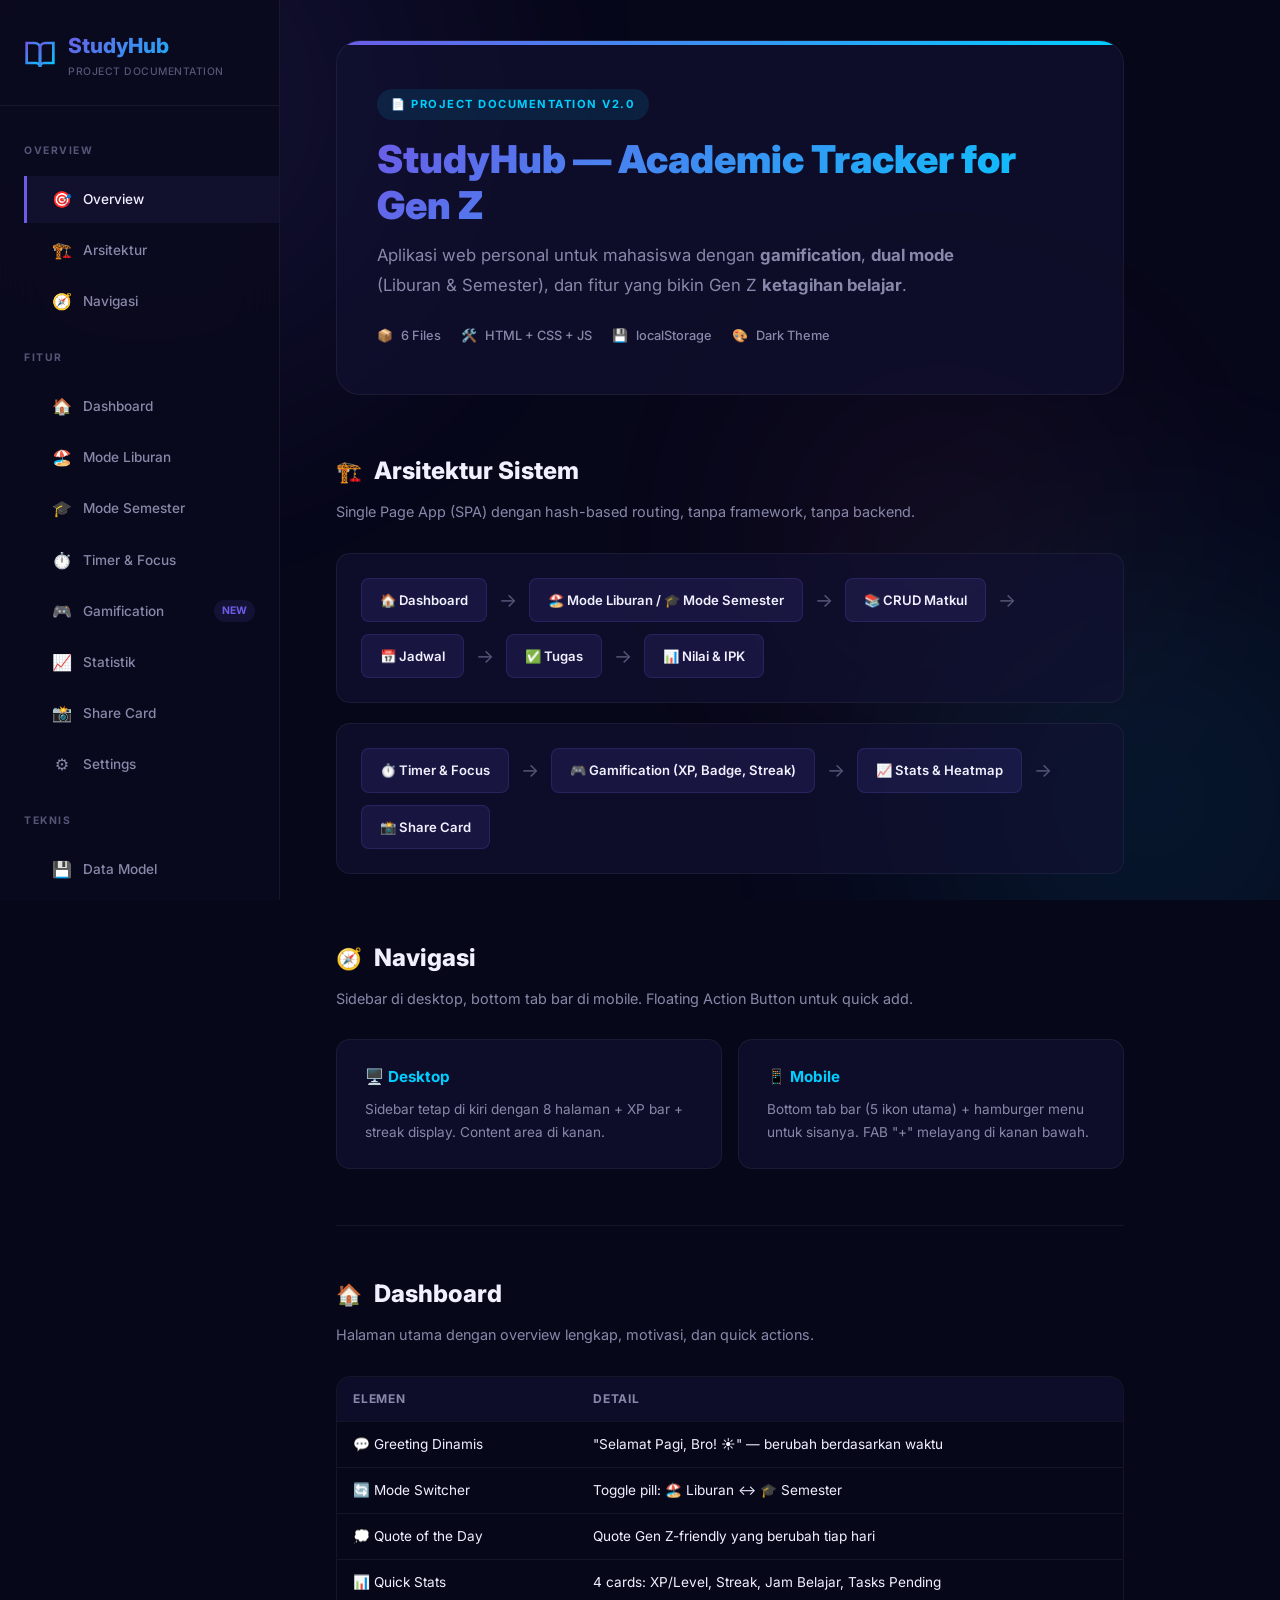
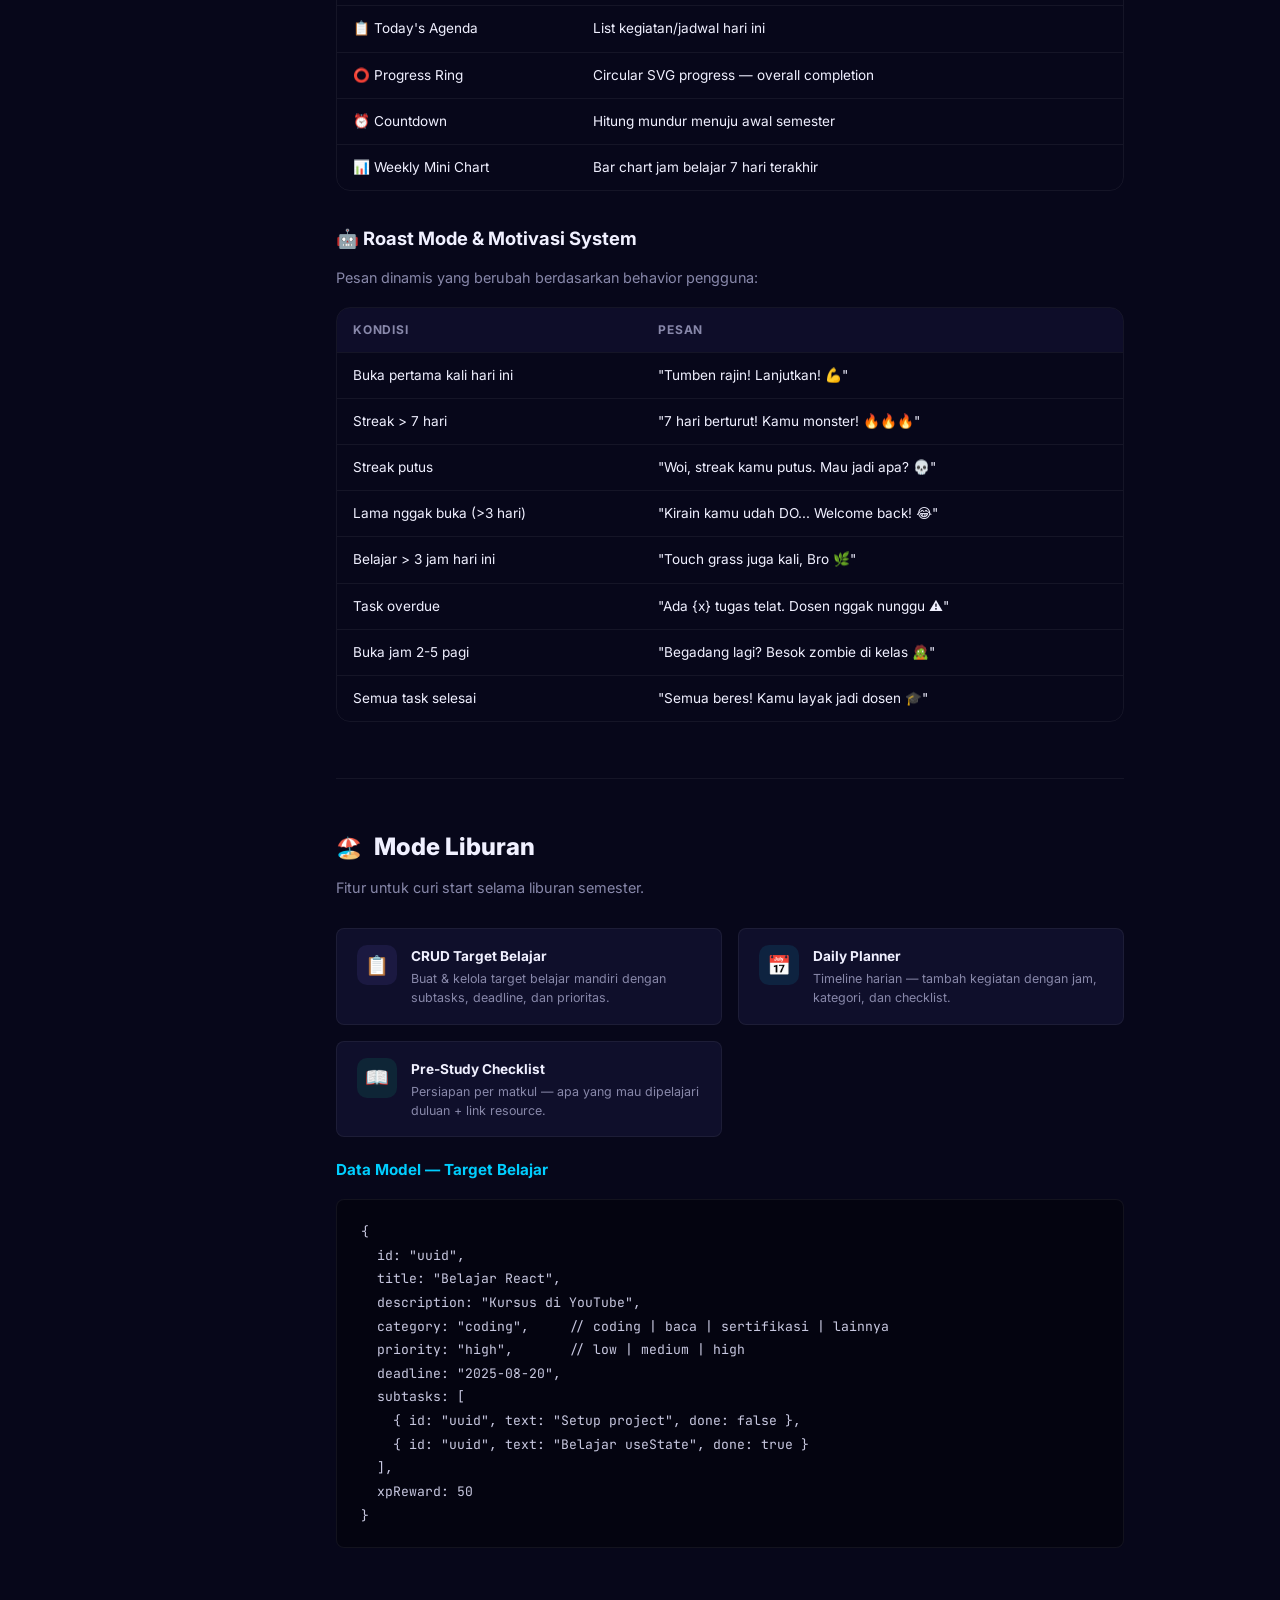
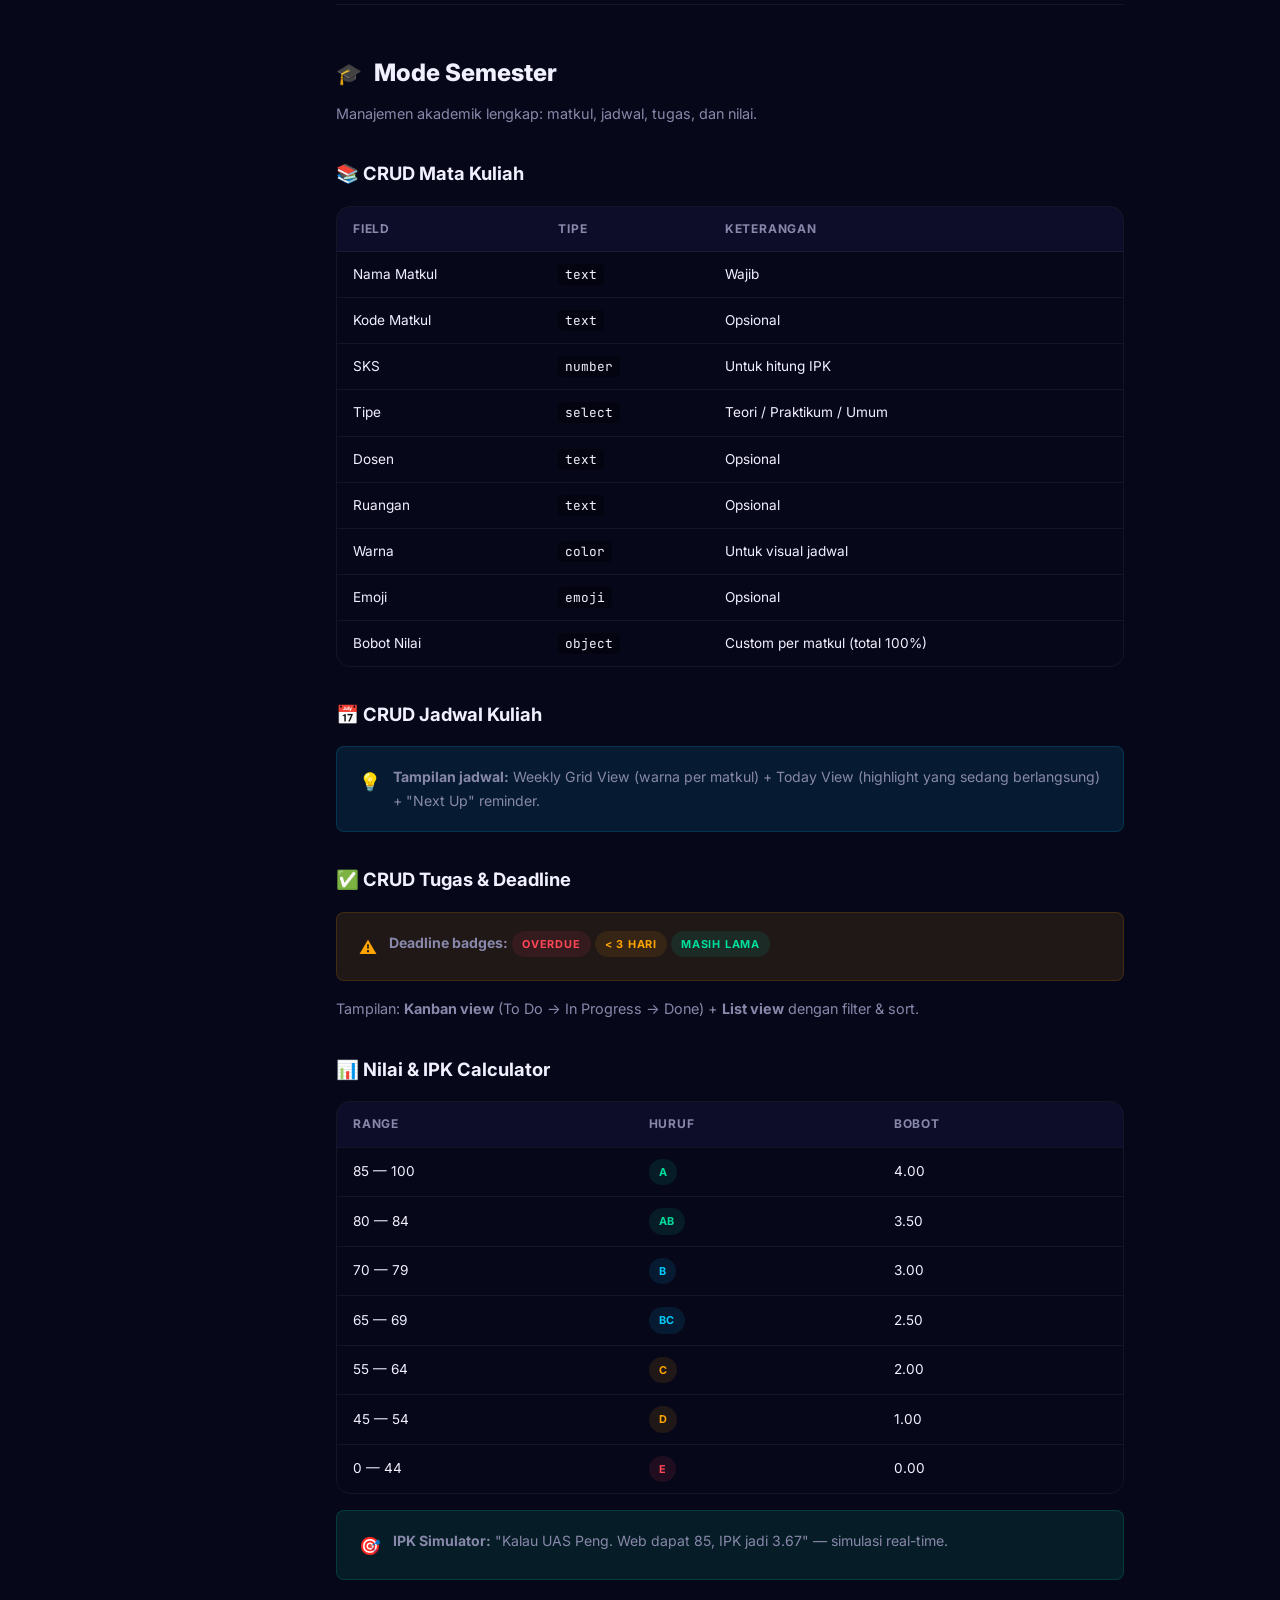
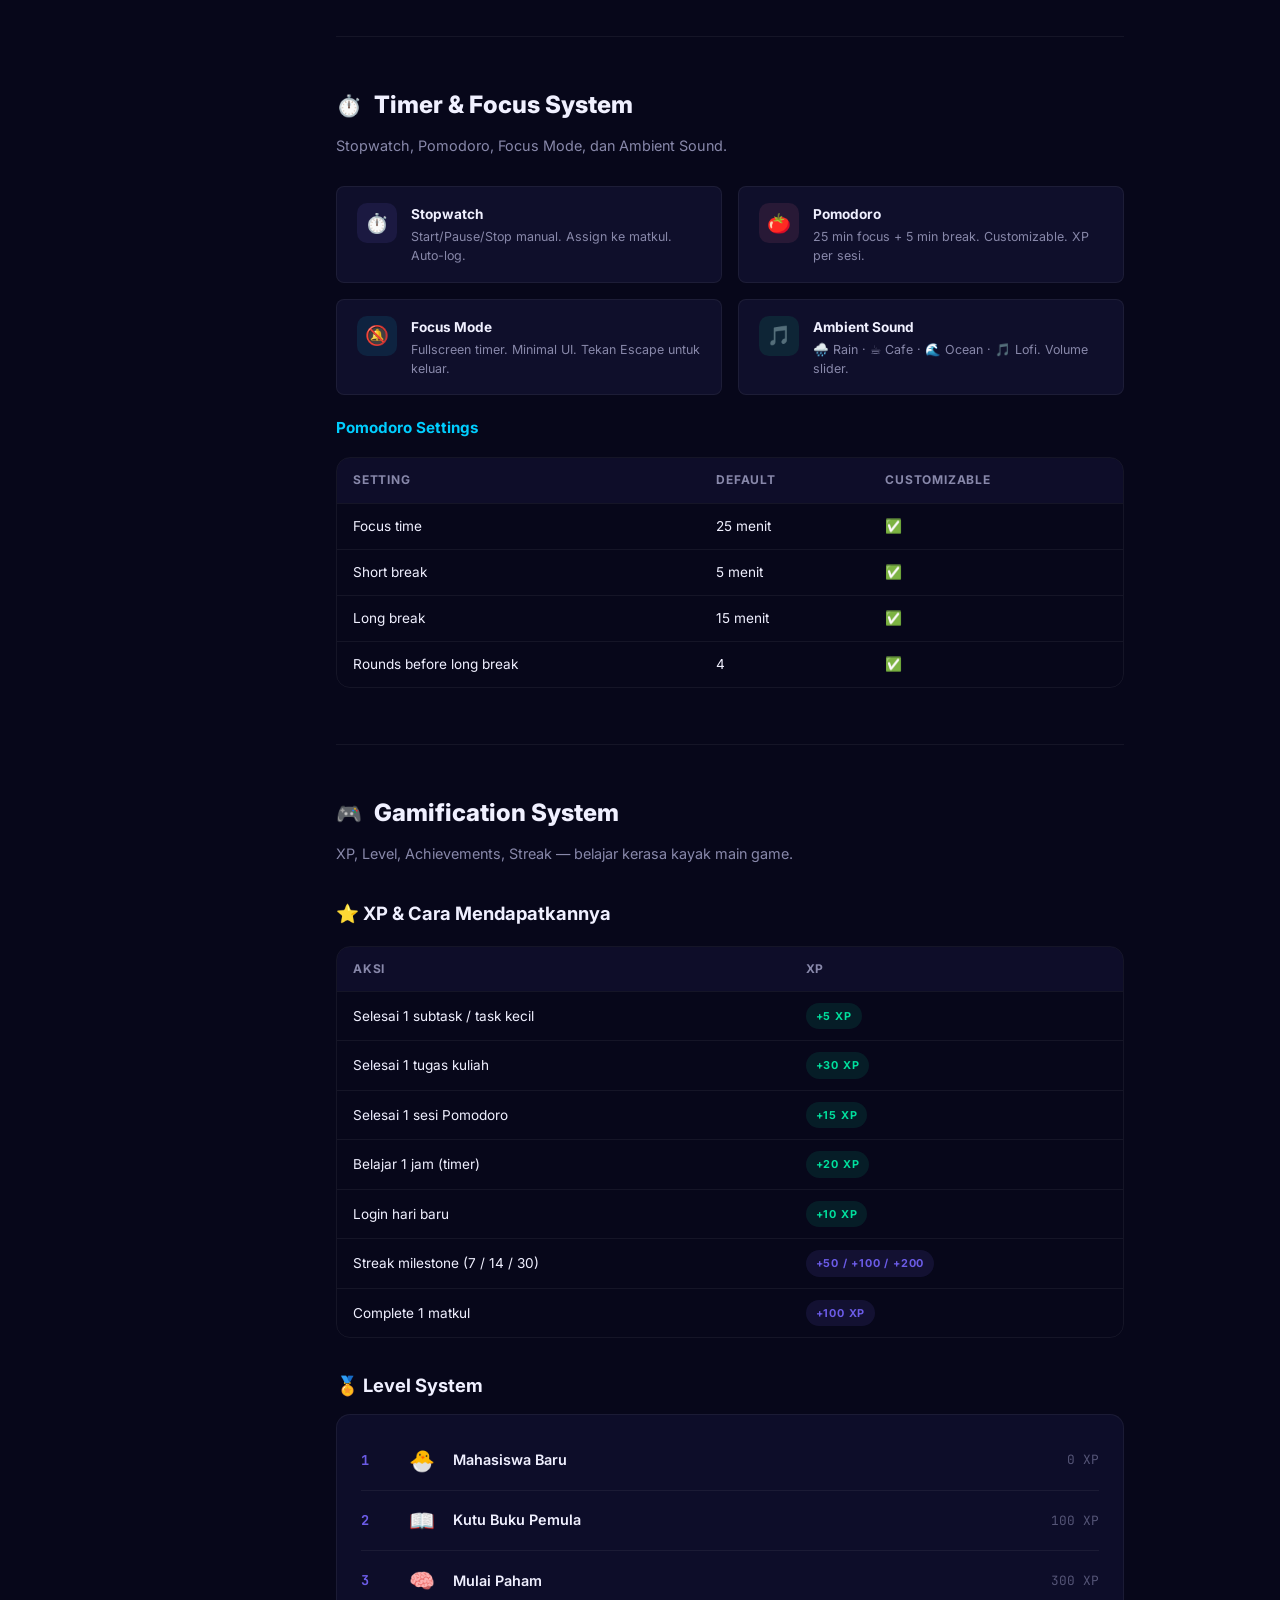
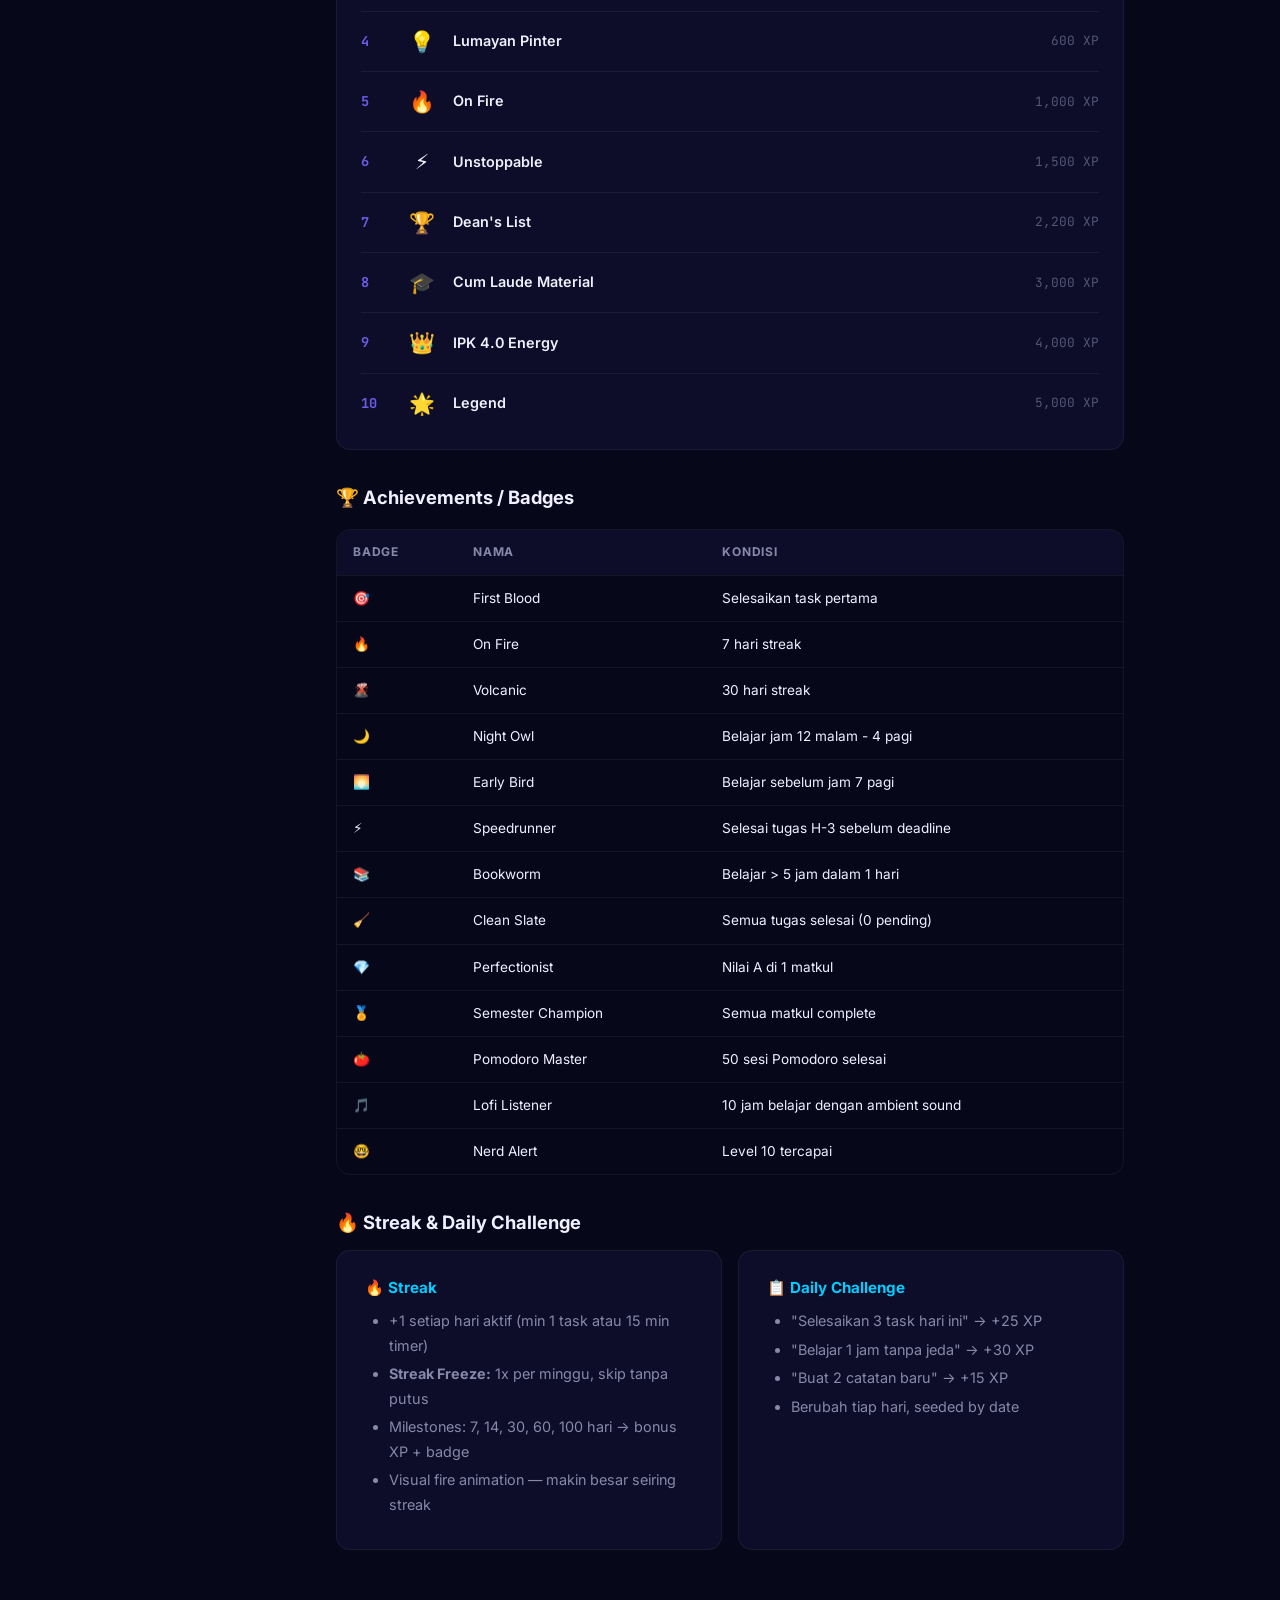
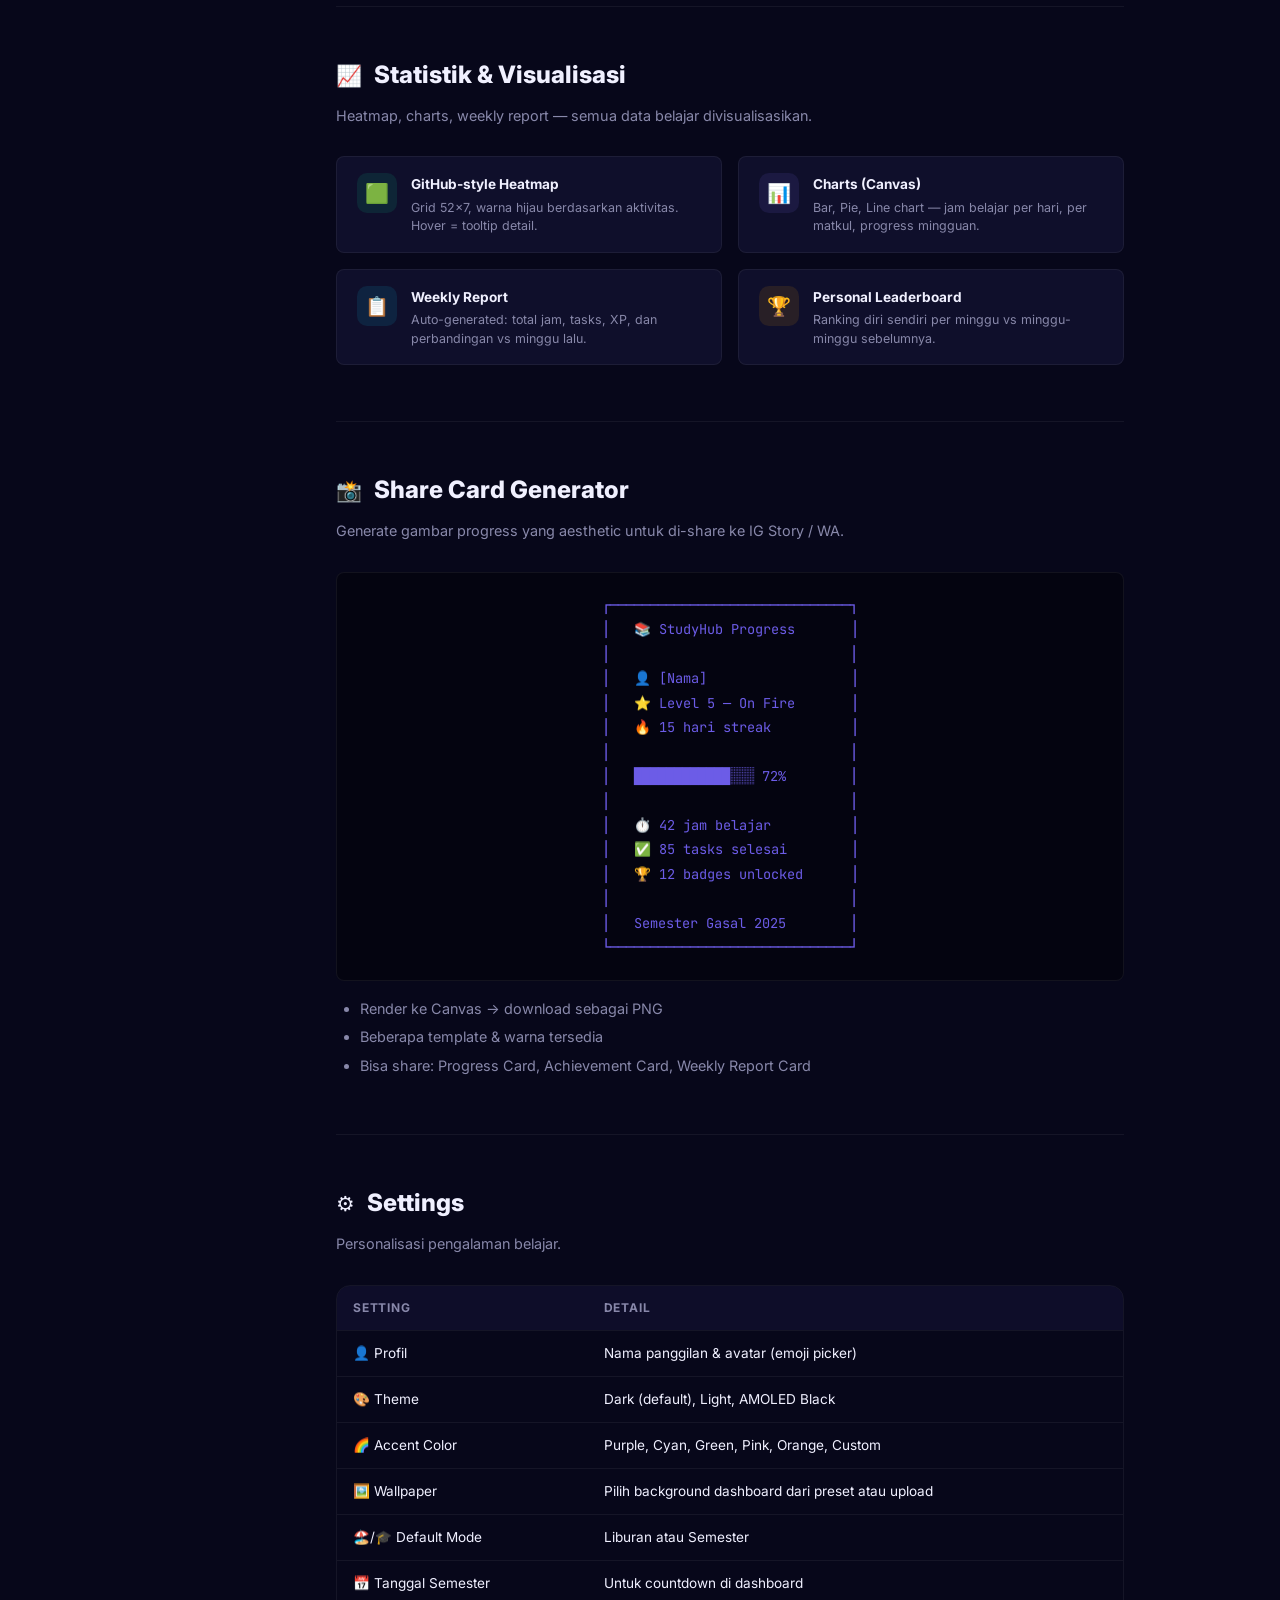
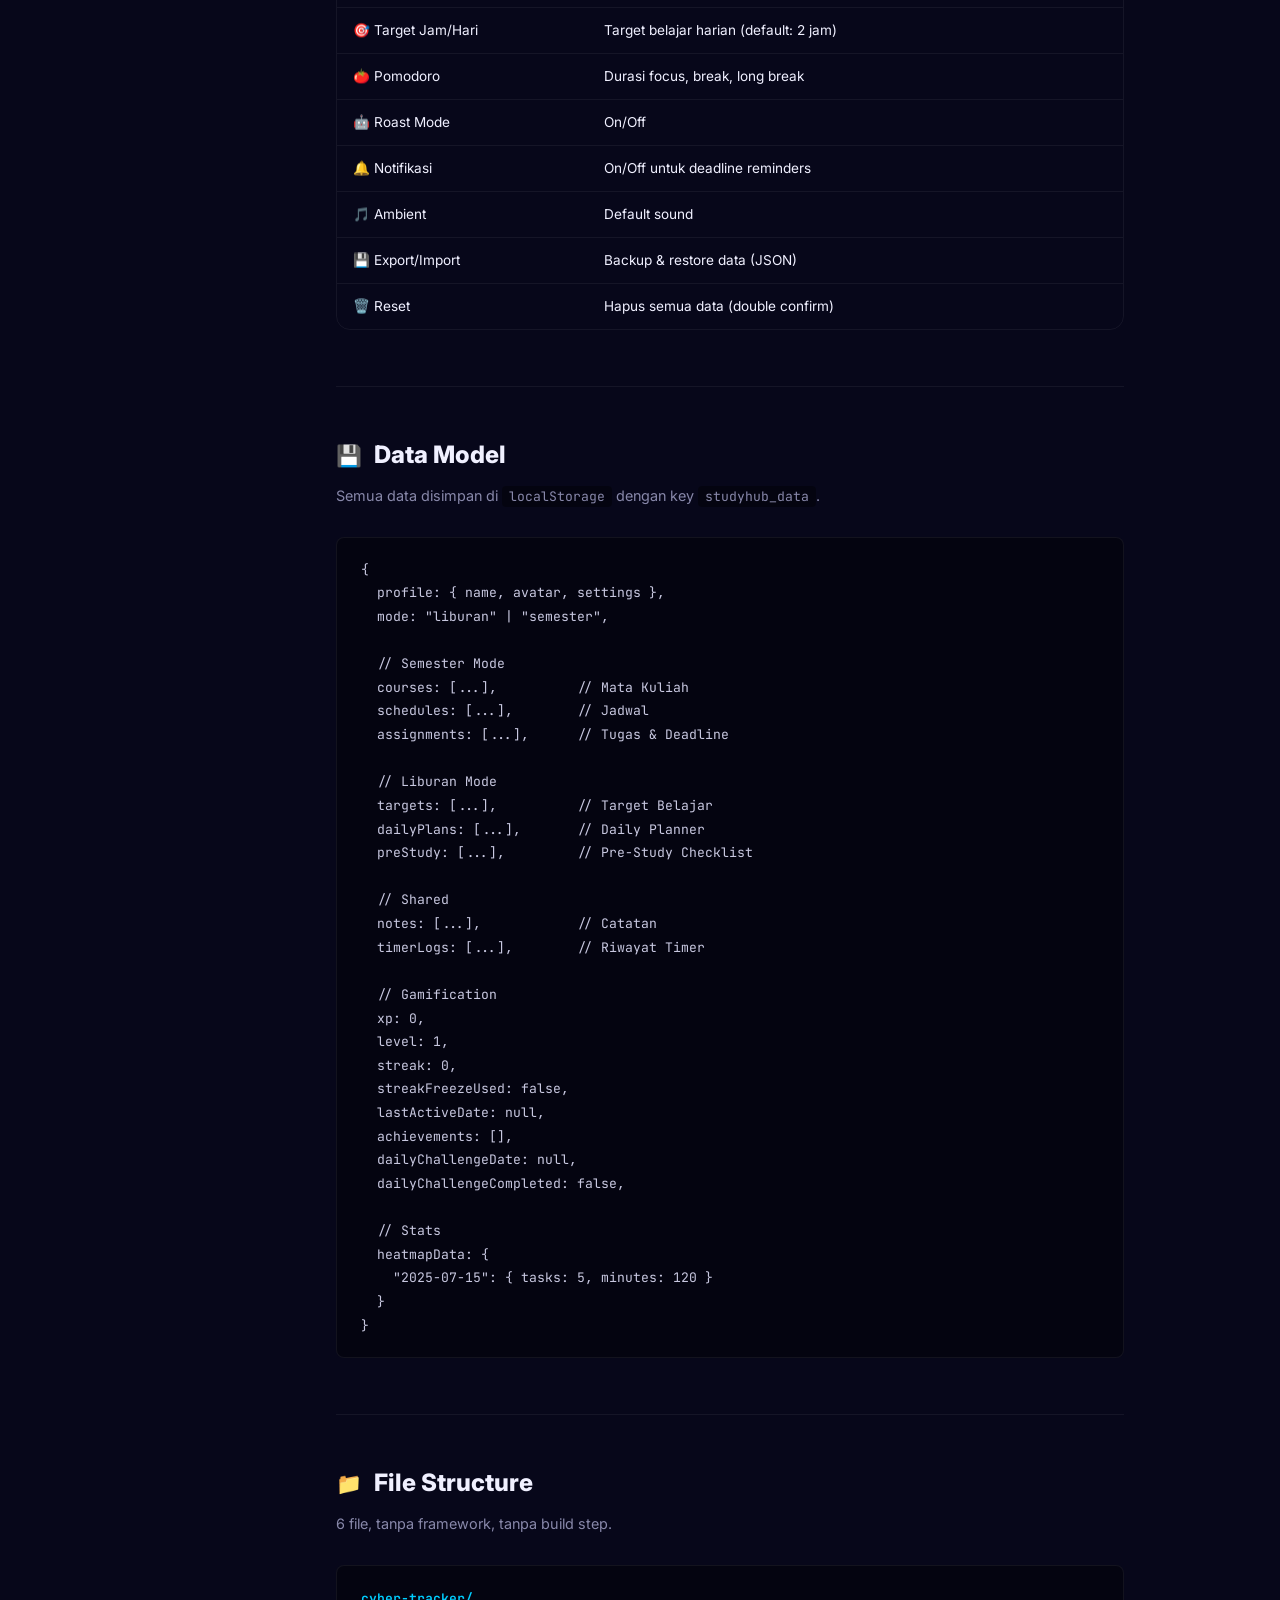
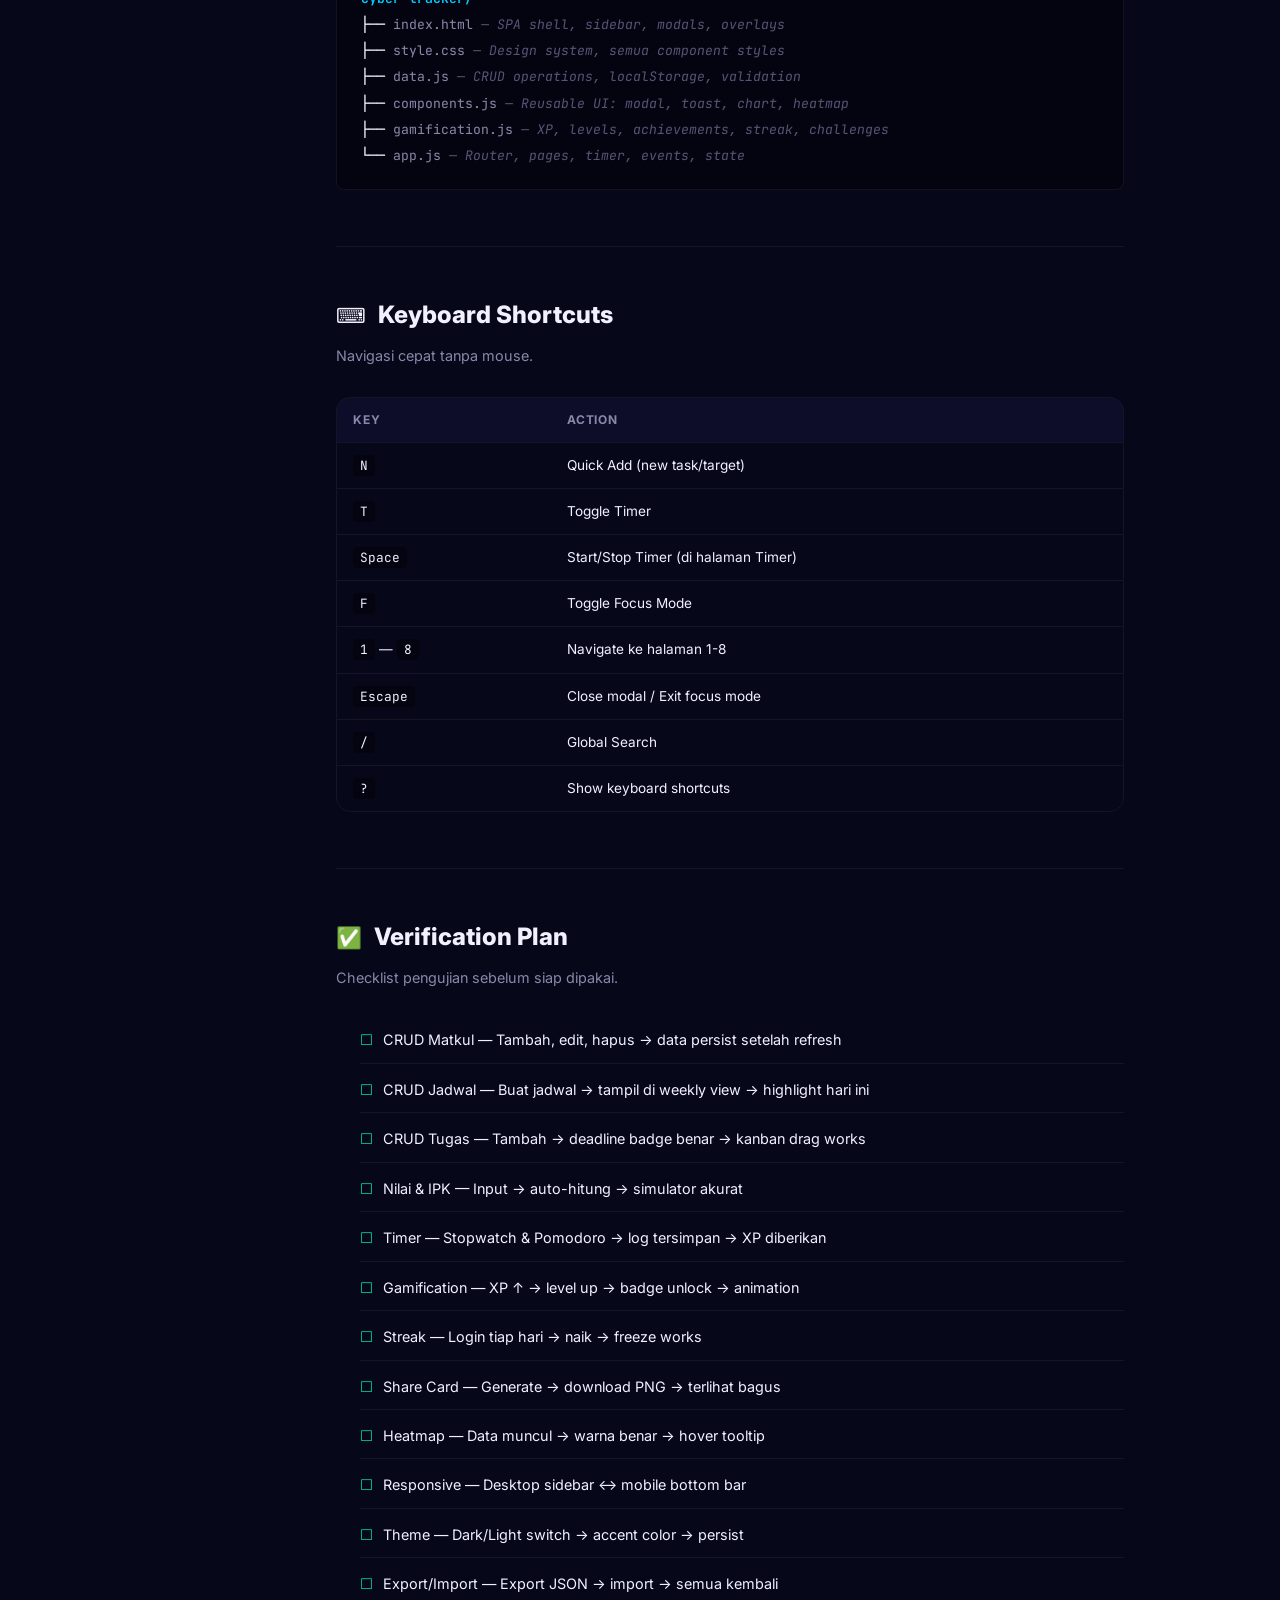
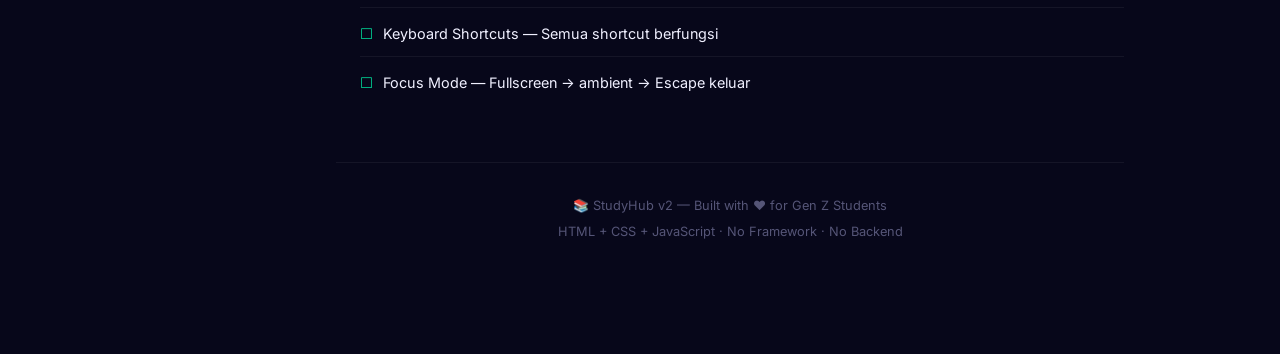
==== docs.html @ ca6f6ef6 "first commit" ====
<!DOCTYPE html>
<html lang="id">
<head>
    <meta charset="UTF-8">
    <meta name="viewport" content="width=device-width, initial-scale=1.0">
    <title>StudyHub v2 — Project Documentation</title>
    <link href="https://fonts.googleapis.com/css2?family=Inter:wght@300;400;500;600;700;800;900&family=JetBrains+Mono:wght@300;400;500;600&display=swap" rel="stylesheet">
    <style>
        /* ===================== TOKENS ===================== */
        :root {
            --bg-body: #07071a;
            --bg-primary: #0c0c24;
            --bg-card: rgba(18, 18, 50, 0.65);
            --bg-card-alt: rgba(25, 25, 60, 0.5);
            --bg-sidebar: rgba(10, 10, 30, 0.92);
            --bg-code: rgba(0,0,0,0.35);
            --border: rgba(255,255,255,0.06);
            --border-hover: rgba(255,255,255,0.12);
            --text-primary: #f0f0ff;
            --text-secondary: #8888aa;
            --text-muted: #555577;
            --purple: #6C5CE7;
            --purple-soft: rgba(108,92,231,0.12);
            --cyan: #00CEFF;
            --cyan-soft: rgba(0,206,255,0.10);
            --green: #00E09E;
            --green-soft: rgba(0,224,158,0.10);
            --orange: #FFA502;
            --orange-soft: rgba(255,165,2,0.10);
            --pink: #FF6B9D;
            --pink-soft: rgba(255,107,157,0.10);
            --red: #FF4757;
            --red-soft: rgba(255,71,87,0.10);
            --yellow: #FECA57;
            --gradient-main: linear-gradient(135deg, #6C5CE7, #00CEFF);
            --gradient-warm: linear-gradient(135deg, #FFA502, #FF6B9D);
            --gradient-cool: linear-gradient(135deg, #00CEFF, #00E09E);
            --radius: 14px;
            --radius-sm: 8px;
            --radius-xl: 24px;
            --font: 'Inter', system-ui, sans-serif;
            --mono: 'JetBrains Mono', monospace;
        }

        /* ===================== RESET ===================== */
        *, *::before, *::after { margin:0; padding:0; box-sizing:border-box; }
        html { scroll-behavior:smooth; scroll-padding-top:80px; }
        body {
            font-family: var(--font);
            background: var(--bg-body);
            color: var(--text-primary);
            line-height: 1.7;
            overflow-x: hidden;
        }

        /* ===================== BG EFFECTS ===================== */
        .bg-blobs {
            position:fixed; inset:0; pointer-events:none; z-index:0; overflow:hidden;
        }
        .blob {
            position:absolute; border-radius:50%; filter:blur(120px);
            animation: blobDrift 25s ease-in-out infinite;
        }
        .blob-1 { width:600px; height:600px; background:var(--purple); top:-200px; left:-150px; opacity:0.10; }
        .blob-2 { width:500px; height:500px; background:var(--cyan); bottom:-150px; right:-120px; opacity:0.08; animation-delay:-9s; }
        .blob-3 { width:350px; height:350px; background:var(--pink); top:40%; left:60%; opacity:0.06; animation-delay:-16s; }
        @keyframes blobDrift {
            0%,100% { transform:translate(0,0) scale(1); }
            33% { transform:translate(50px,-40px) scale(1.06); }
            66% { transform:translate(-30px,40px) scale(0.94); }
        }

        /* ===================== LAYOUT ===================== */
        .layout { display:flex; min-height:100vh; position:relative; z-index:1; }

        /* ===================== SIDEBAR ===================== */
        .sidebar {
            width:280px; position:fixed; top:0; left:0; bottom:0;
            background: var(--bg-sidebar);
            backdrop-filter: blur(24px);
            border-right: 1px solid var(--border);
            padding: 28px 0;
            overflow-y: auto;
            z-index:100;
            transition: transform 0.3s ease;
        }
        .sidebar-brand {
            display:flex; align-items:center; gap:12px;
            padding: 0 24px 24px;
            border-bottom: 1px solid var(--border);
            margin-bottom:20px;
        }
        .sidebar-brand svg { flex-shrink:0; }
        .sidebar-brand h1 {
            font-size:1.3rem; font-weight:800;
            background:var(--gradient-main);
            -webkit-background-clip:text; -webkit-text-fill-color:transparent; background-clip:text;
        }
        .sidebar-brand small { display:block; font-size:0.65rem; color:var(--text-muted); font-weight:500; letter-spacing:0.5px; text-transform:uppercase; }
        .sidebar-label {
            font-size:0.65rem; font-weight:700; text-transform:uppercase; letter-spacing:1.5px;
            color:var(--text-muted); padding:16px 24px 8px; 
        }
        .sidebar-nav { list-style:none; }
        .sidebar-nav li a {
            display:flex; align-items:center; gap:10px;
            padding:10px 24px; font-size:0.85rem; font-weight:500;
            color:var(--text-secondary); text-decoration:none;
            border-left:3px solid transparent;
            transition: all 0.2s ease;
        }
        .sidebar-nav li a:hover, .sidebar-nav li a.active {
            color:var(--text-primary);
            background: rgba(108,92,231,0.08);
            border-left-color: var(--purple);
        }
        .sidebar-nav li a .nav-emoji { font-size:1rem; width:22px; text-align:center; }
        .sidebar-nav li a .nav-badge {
            margin-left:auto; font-size:0.65rem; font-weight:700;
            background:var(--purple-soft); color:var(--purple);
            padding:2px 8px; border-radius:20px;
        }

        /* ===================== MAIN ===================== */
        .main { flex:1; margin-left:280px; padding:40px 56px 80px; max-width:900px; }

        /* ===================== TOPBAR (MOBILE) ===================== */
        .topbar {
            display:none; position:fixed; top:0; left:0; right:0;
            background: var(--bg-sidebar); backdrop-filter:blur(20px);
            border-bottom:1px solid var(--border);
            padding:14px 20px; z-index:200;
            align-items:center; justify-content:space-between;
        }
        .topbar h1 { font-size:1.1rem; font-weight:800; background:var(--gradient-main); -webkit-background-clip:text; -webkit-text-fill-color:transparent; background-clip:text; }
        .hamburger { background:none; border:none; color:var(--text-primary); font-size:1.4rem; cursor:pointer; padding:4px; }
        .sidebar-overlay { display:none; position:fixed; inset:0; background:rgba(0,0,0,0.6); z-index:99; }

        /* ===================== HERO ===================== */
        .hero {
            position:relative; padding:48px 40px; border-radius:var(--radius-xl);
            background: var(--bg-card);
            border:1px solid var(--border);
            margin-bottom:48px; overflow:hidden;
        }
        .hero::before {
            content:''; position:absolute; top:0; left:0; right:0; height:4px;
            background:var(--gradient-main);
        }
        .hero-badge {
            display:inline-flex; align-items:center; gap:6px;
            font-size:0.7rem; font-weight:700; text-transform:uppercase; letter-spacing:1.5px;
            color:var(--cyan); background:var(--cyan-soft);
            padding:6px 14px; border-radius:20px; margin-bottom:16px;
        }
        .hero h1 {
            font-size:2.4rem; font-weight:900; line-height:1.2; margin-bottom:12px;
            background:var(--gradient-main);
            -webkit-background-clip:text; -webkit-text-fill-color:transparent; background-clip:text;
        }
        .hero p { font-size:1.05rem; color:var(--text-secondary); max-width:600px; line-height:1.8; }
        .hero-meta {
            display:flex; gap:20px; margin-top:24px; flex-wrap:wrap;
        }
        .hero-meta-item {
            display:flex; align-items:center; gap:8px;
            font-size:0.8rem; color:var(--text-muted); font-weight:500;
        }
        .hero-meta-item span { color:var(--text-secondary); }

        /* ===================== SECTION ===================== */
        .doc-section { margin-bottom:56px; }
        .doc-section > h2 {
            font-size:1.5rem; font-weight:800; margin-bottom:8px;
            display:flex; align-items:center; gap:12px;
            padding-top:8px;
        }
        .doc-section > h2 .sec-emoji { font-size:1.3rem; }
        .doc-section > .sec-desc {
            font-size:0.9rem; color:var(--text-secondary); margin-bottom:28px;
        }

        h3 {
            font-size:1.15rem; font-weight:700; margin:32px 0 12px;
            display:flex; align-items:center; gap:10px;
        }
        h4 {
            font-size:0.95rem; font-weight:700; margin:20px 0 8px;
            color:var(--cyan);
        }

        /* ===================== CARDS ===================== */
        .card {
            background:var(--bg-card); border:1px solid var(--border); border-radius:var(--radius);
            padding:24px 28px; margin-bottom:16px;
            transition: border-color 0.3s;
        }
        .card:hover { border-color:var(--border-hover); }
        .card h4 { margin-top:0; }

        .card-grid {
            display:grid; grid-template-columns:repeat(auto-fill, minmax(260px,1fr)); gap:16px; margin-bottom:16px;
        }
        .card-grid .card { margin-bottom:0; }

        .mini-card {
            background:var(--bg-card-alt); border:1px solid var(--border); border-radius:var(--radius-sm);
            padding:16px 20px; display:flex; align-items:flex-start; gap:14px;
        }
        .mini-card .mc-icon {
            width:40px; height:40px; border-radius:10px;
            display:flex; align-items:center; justify-content:center;
            font-size:1.2rem; flex-shrink:0;
        }
        .mc-purple { background:var(--purple-soft); }
        .mc-cyan { background:var(--cyan-soft); }
        .mc-green { background:var(--green-soft); }
        .mc-orange { background:var(--orange-soft); }
        .mc-pink { background:var(--pink-soft); }
        .mini-card h5 { font-size:0.85rem; font-weight:700; margin-bottom:2px; }
        .mini-card p { font-size:0.78rem; color:var(--text-secondary); line-height:1.5; }

        /* ===================== TABLES ===================== */
        .table-wrap { overflow-x:auto; margin:16px 0; border-radius:var(--radius); border:1px solid var(--border); }
        table { width:100%; border-collapse:collapse; font-size:0.85rem; }
        thead { background:rgba(108,92,231,0.08); }
        th {
            text-align:left; padding:12px 16px; font-weight:700; font-size:0.75rem;
            text-transform:uppercase; letter-spacing:0.8px; color:var(--text-secondary);
            border-bottom:1px solid var(--border);
        }
        td { padding:11px 16px; border-bottom:1px solid var(--border); }
        tr:last-child td { border-bottom:none; }
        tr:hover td { background:rgba(255,255,255,0.02); }
        td code {
            font-family:var(--mono); font-size:0.8rem;
            background:var(--bg-code); padding:2px 7px; border-radius:4px;
        }

        /* ===================== CODE ===================== */
        pre {
            background:var(--bg-code); border:1px solid var(--border); border-radius:var(--radius-sm);
            padding:20px 24px; overflow-x:auto; margin:16px 0;
            font-family:var(--mono); font-size:0.82rem; line-height:1.8; color:#c8c8e0;
        }
        code { font-family:var(--mono); }
        p code, li code {
            font-size:0.82rem; background:var(--bg-code); padding:2px 7px; border-radius:4px;
        }

        /* ===================== ALERTS ===================== */
        .alert {
            padding:18px 22px; border-radius:var(--radius-sm); margin:16px 0;
            font-size:0.88rem; display:flex; align-items:flex-start; gap:12px;
            border:1px solid;
        }
        .alert-icon { font-size:1.1rem; flex-shrink:0; margin-top:2px; }
        .alert-info { background:var(--cyan-soft); border-color:rgba(0,206,255,0.15); color:var(--cyan); }
        .alert-warn { background:var(--orange-soft); border-color:rgba(255,165,2,0.15); color:var(--orange); }
        .alert-danger { background:var(--red-soft); border-color:rgba(255,71,87,0.15); color:var(--red); }
        .alert-success { background:var(--green-soft); border-color:rgba(0,224,158,0.15); color:var(--green); }
        .alert p { color: var(--text-secondary); }
        .alert strong { color: inherit; }

        /* ===================== BADGES ===================== */
        .badge {
            display:inline-flex; align-items:center; gap:4px;
            font-size:0.68rem; font-weight:700; text-transform:uppercase; letter-spacing:0.8px;
            padding:4px 10px; border-radius:20px;
        }
        .badge-purple { background:var(--purple-soft); color:var(--purple); }
        .badge-cyan { background:var(--cyan-soft); color:var(--cyan); }
        .badge-green { background:var(--green-soft); color:var(--green); }
        .badge-orange { background:var(--orange-soft); color:var(--orange); }
        .badge-pink { background:var(--pink-soft); color:var(--pink); }
        .badge-red { background:var(--red-soft); color:var(--red); }

        /* ===================== FLOW DIAGRAM ===================== */
        .flow {
            display:flex; flex-wrap:wrap; gap:12px; align-items:center;
            margin:20px 0; padding:24px; background:var(--bg-card); border:1px solid var(--border);
            border-radius:var(--radius);
        }
        .flow-node {
            background:var(--purple-soft); border:1px solid rgba(108,92,231,0.2);
            padding:10px 18px; border-radius:var(--radius-sm); font-size:0.82rem; font-weight:600;
        }
        .flow-arrow { color:var(--text-muted); font-size:1.2rem; }

        /* ===================== LEVEL TABLE ===================== */
        .level-row { display:flex; align-items:center; gap:16px; padding:12px 0; border-bottom:1px solid var(--border); }
        .level-row:last-child { border-bottom:none; }
        .level-num { font-family:var(--mono); font-size:0.85rem; font-weight:700; color:var(--purple); width:30px; }
        .level-icon { font-size:1.3rem; width:30px; text-align:center; }
        .level-name { font-weight:600; font-size:0.9rem; flex:1; }
        .level-xp { font-family:var(--mono); font-size:0.8rem; color:var(--text-muted); }

        /* ===================== FEATURE LIST ===================== */
        .feat-list { list-style:none; }
        .feat-list li {
            padding:10px 0; border-bottom:1px solid var(--border);
            font-size:0.9rem; display:flex; align-items:center; gap:10px;
        }
        .feat-list li:last-child { border-bottom:none; }
        .feat-list .feat-check { color:var(--green); font-weight:700; }

        /* ===================== FILE TREE ===================== */
        .file-tree {
            background:var(--bg-code); border:1px solid var(--border); border-radius:var(--radius-sm);
            padding:20px 24px; font-family:var(--mono); font-size:0.82rem; line-height:2;
        }
        .file-tree .folder { color:var(--cyan); font-weight:600; }
        .file-tree .file { color:var(--text-secondary); }
        .file-tree .desc { color:var(--text-muted); font-style:italic; }

        /* ===================== LISTS ===================== */
        ul, ol { padding-left:24px; margin:8px 0; }
        li { margin:4px 0; font-size:0.9rem; }

        /* ===================== DIVIDER ===================== */
        hr { border:none; border-top:1px solid var(--border); margin:40px 0; }

        /* ===================== SCROLLBAR ===================== */
        ::-webkit-scrollbar { width:5px; height:5px; }
        ::-webkit-scrollbar-track { background:transparent; }
        ::-webkit-scrollbar-thumb { background:rgba(255,255,255,0.08); border-radius:3px; }
        ::-webkit-scrollbar-thumb:hover { background:rgba(255,255,255,0.15); }

        /* ===================== BACK TO TOP ===================== */
        .back-top {
            position:fixed; bottom:28px; right:28px; width:44px; height:44px;
            background:var(--gradient-main); border:none; border-radius:50%;
            color:white; font-size:1.2rem; cursor:pointer;
            display:flex; align-items:center; justify-content:center;
            box-shadow:0 4px 20px rgba(108,92,231,0.4);
            opacity:0; transform:translateY(20px);
            transition: all 0.3s ease; z-index:50;
        }
        .back-top.visible { opacity:1; transform:translateY(0); }
        .back-top:hover { transform:translateY(-3px) scale(1.05); }

        /* ===================== FOOTER ===================== */
        .doc-footer {
            text-align:center; padding:32px 0; border-top:1px solid var(--border);
            font-size:0.8rem; color:var(--text-muted);
        }

        /* ===================== RESPONSIVE ===================== */
        @media (max-width:900px) {
            .sidebar { transform:translateX(-100%); }
            .sidebar.open { transform:translateX(0); }
            .sidebar-overlay.open { display:block; }
            .topbar { display:flex; }
            .main { margin-left:0; padding:80px 20px 60px; }
            .hero h1 { font-size:1.6rem; }
            .hero { padding:32px 24px; }
            .card-grid { grid-template-columns:1fr; }
            .hero-meta { flex-direction:column; gap:8px; }
        }
    </style>
</head>
<body>
    <div class="bg-blobs">
        <div class="blob blob-1"></div>
        <div class="blob blob-2"></div>
        <div class="blob blob-3"></div>
    </div>

    <!-- MOBILE TOPBAR -->
    <div class="topbar">
        <h1>📚 StudyHub Docs</h1>
        <button class="hamburger" onclick="toggleSidebar()">☰</button>
    </div>
    <div class="sidebar-overlay" id="sidebarOverlay" onclick="toggleSidebar()"></div>

    <div class="layout">
        <!-- SIDEBAR -->
        <aside class="sidebar" id="sidebar">
            <div class="sidebar-brand">
                <svg width="32" height="32" viewBox="0 0 24 24" fill="none" stroke="url(#g1)" stroke-width="2"><defs><linearGradient id="g1" x1="0%" y1="0%" x2="100%" y2="100%"><stop offset="0%" style="stop-color:#6C5CE7"/><stop offset="100%" style="stop-color:#00CEFF"/></linearGradient></defs><path d="M2 3h6a4 4 0 014 4v14a3 3 0 00-3-3H2z"/><path d="M22 3h-6a4 4 0 00-4 4v14a3 3 0 013-3h7z"/></svg>
                <div>
                    <h1>StudyHub</h1>
                    <small>Project Documentation</small>
                </div>
            </div>

            <div class="sidebar-label">Overview</div>
            <ul class="sidebar-nav">
                <li><a href="#overview" class="active" onclick="navClick(this)"><span class="nav-emoji">🎯</span> Overview</a></li>
                <li><a href="#architecture" onclick="navClick(this)"><span class="nav-emoji">🏗️</span> Arsitektur</a></li>
                <li><a href="#navigation" onclick="navClick(this)"><span class="nav-emoji">🧭</span> Navigasi</a></li>
            </ul>

            <div class="sidebar-label">Fitur</div>
            <ul class="sidebar-nav">
                <li><a href="#dashboard" onclick="navClick(this)"><span class="nav-emoji">🏠</span> Dashboard</a></li>
                <li><a href="#vacation" onclick="navClick(this)"><span class="nav-emoji">🏖️</span> Mode Liburan</a></li>
                <li><a href="#semester" onclick="navClick(this)"><span class="nav-emoji">🎓</span> Mode Semester</a></li>
                <li><a href="#timer" onclick="navClick(this)"><span class="nav-emoji">⏱️</span> Timer & Focus</a></li>
                <li><a href="#gamification" onclick="navClick(this)"><span class="nav-emoji">🎮</span> Gamification <span class="nav-badge">NEW</span></a></li>
                <li><a href="#stats" onclick="navClick(this)"><span class="nav-emoji">📈</span> Statistik</a></li>
                <li><a href="#share" onclick="navClick(this)"><span class="nav-emoji">📸</span> Share Card</a></li>
                <li><a href="#settings" onclick="navClick(this)"><span class="nav-emoji">⚙️</span> Settings</a></li>
            </ul>

            <div class="sidebar-label">Teknis</div>
            <ul class="sidebar-nav">
                <li><a href="#data-model" onclick="navClick(this)"><span class="nav-emoji">💾</span> Data Model</a></li>
                <li><a href="#file-structure" onclick="navClick(this)"><span class="nav-emoji">📁</span> File Structure</a></li>
                <li><a href="#shortcuts" onclick="navClick(this)"><span class="nav-emoji">⌨️</span> Shortcuts</a></li>
                <li><a href="#verification" onclick="navClick(this)"><span class="nav-emoji">✅</span> Verification</a></li>
            </ul>
        </aside>

        <!-- MAIN CONTENT -->
        <main class="main">

            <!-- HERO -->
            <section class="hero" id="overview">
                <div class="hero-badge">📄 Project Documentation v2.0</div>
                <h1>StudyHub — Academic Tracker for Gen Z</h1>
                <p>Aplikasi web personal untuk mahasiswa dengan <strong>gamification</strong>, <strong>dual mode</strong> (Liburan &amp; Semester), dan fitur yang bikin Gen Z <strong>ketagihan belajar</strong>.</p>
                <div class="hero-meta">
                    <div class="hero-meta-item">📦 <span>6 Files</span></div>
                    <div class="hero-meta-item">🛠️ <span>HTML + CSS + JS</span></div>
                    <div class="hero-meta-item">💾 <span>localStorage</span></div>
                    <div class="hero-meta-item">🎨 <span>Dark Theme</span></div>
                </div>
            </section>

            <!-- ARCHITECTURE -->
            <section class="doc-section" id="architecture">
                <h2><span class="sec-emoji">🏗️</span> Arsitektur Sistem</h2>
                <p class="sec-desc">Single Page App (SPA) dengan hash-based routing, tanpa framework, tanpa backend.</p>

                <div class="flow">
                    <div class="flow-node">🏠 Dashboard</div>
                    <span class="flow-arrow">→</span>
                    <div class="flow-node">🏖️ Mode Liburan / 🎓 Mode Semester</div>
                    <span class="flow-arrow">→</span>
                    <div class="flow-node">📚 CRUD Matkul</div>
                    <span class="flow-arrow">→</span>
                    <div class="flow-node">📅 Jadwal</div>
                    <span class="flow-arrow">→</span>
                    <div class="flow-node">✅ Tugas</div>
                    <span class="flow-arrow">→</span>
                    <div class="flow-node">📊 Nilai &amp; IPK</div>
                </div>
                <div class="flow">
                    <div class="flow-node">⏱️ Timer &amp; Focus</div>
                    <span class="flow-arrow">→</span>
                    <div class="flow-node">🎮 Gamification (XP, Badge, Streak)</div>
                    <span class="flow-arrow">→</span>
                    <div class="flow-node">📈 Stats &amp; Heatmap</div>
                    <span class="flow-arrow">→</span>
                    <div class="flow-node">📸 Share Card</div>
                </div>
            </section>

            <!-- NAVIGATION -->
            <section class="doc-section" id="navigation">
                <h2><span class="sec-emoji">🧭</span> Navigasi</h2>
                <p class="sec-desc">Sidebar di desktop, bottom tab bar di mobile. Floating Action Button untuk quick add.</p>

                <div class="card-grid">
                    <div class="card">
                        <h4>🖥️ Desktop</h4>
                        <p style="font-size:0.85rem;color:var(--text-secondary)">Sidebar tetap di kiri dengan 8 halaman + XP bar + streak display. Content area di kanan.</p>
                    </div>
                    <div class="card">
                        <h4>📱 Mobile</h4>
                        <p style="font-size:0.85rem;color:var(--text-secondary)">Bottom tab bar (5 ikon utama) + hamburger menu untuk sisanya. FAB "+" melayang di kanan bawah.</p>
                    </div>
                </div>
            </section>

            <hr>

            <!-- DASHBOARD -->
            <section class="doc-section" id="dashboard">
                <h2><span class="sec-emoji">🏠</span> Dashboard</h2>
                <p class="sec-desc">Halaman utama dengan overview lengkap, motivasi, dan quick actions.</p>

                <div class="table-wrap">
                    <table>
                        <thead><tr><th>Elemen</th><th>Detail</th></tr></thead>
                        <tbody>
                            <tr><td>💬 Greeting Dinamis</td><td>"Selamat Pagi, Bro! ☀️" — berubah berdasarkan waktu</td></tr>
                            <tr><td>🔄 Mode Switcher</td><td>Toggle pill: 🏖️ Liburan ↔ 🎓 Semester</td></tr>
                            <tr><td>💭 Quote of the Day</td><td>Quote Gen Z-friendly yang berubah tiap hari</td></tr>
                            <tr><td>📊 Quick Stats</td><td>4 cards: XP/Level, Streak, Jam Belajar, Tasks Pending</td></tr>
                            <tr><td>📋 Today's Agenda</td><td>List kegiatan/jadwal hari ini</td></tr>
                            <tr><td>⭕ Progress Ring</td><td>Circular SVG progress — overall completion</td></tr>
                            <tr><td>⏰ Countdown</td><td>Hitung mundur menuju awal semester</td></tr>
                            <tr><td>📊 Weekly Mini Chart</td><td>Bar chart jam belajar 7 hari terakhir</td></tr>
                        </tbody>
                    </table>
                </div>

                <h3>🤖 Roast Mode &amp; Motivasi System</h3>
                <p style="font-size:0.9rem;color:var(--text-secondary);margin-bottom:16px">Pesan dinamis yang berubah berdasarkan behavior pengguna:</p>
                <div class="table-wrap">
                    <table>
                        <thead><tr><th>Kondisi</th><th>Pesan</th></tr></thead>
                        <tbody>
                            <tr><td>Buka pertama kali hari ini</td><td>"Tumben rajin! Lanjutkan! 💪"</td></tr>
                            <tr><td>Streak &gt; 7 hari</td><td>"7 hari berturut! Kamu monster! 🔥🔥🔥"</td></tr>
                            <tr><td>Streak putus</td><td>"Woi, streak kamu putus. Mau jadi apa? 💀"</td></tr>
                            <tr><td>Lama nggak buka (&gt;3 hari)</td><td>"Kirain kamu udah DO... Welcome back! 😂"</td></tr>
                            <tr><td>Belajar &gt; 3 jam hari ini</td><td>"Touch grass juga kali, Bro 🌿"</td></tr>
                            <tr><td>Task overdue</td><td>"Ada {x} tugas telat. Dosen nggak nunggu ⚠️"</td></tr>
                            <tr><td>Buka jam 2-5 pagi</td><td>"Begadang lagi? Besok zombie di kelas 🧟"</td></tr>
                            <tr><td>Semua task selesai</td><td>"Semua beres! Kamu layak jadi dosen 🎓"</td></tr>
                        </tbody>
                    </table>
                </div>
            </section>

            <hr>

            <!-- VACATION MODE -->
            <section class="doc-section" id="vacation">
                <h2><span class="sec-emoji">🏖️</span> Mode Liburan</h2>
                <p class="sec-desc">Fitur untuk curi start selama liburan semester.</p>

                <div class="card-grid">
                    <div class="mini-card">
                        <div class="mc-icon mc-purple">📋</div>
                        <div>
                            <h5>CRUD Target Belajar</h5>
                            <p>Buat & kelola target belajar mandiri dengan subtasks, deadline, dan prioritas.</p>
                        </div>
                    </div>
                    <div class="mini-card">
                        <div class="mc-icon mc-cyan">📅</div>
                        <div>
                            <h5>Daily Planner</h5>
                            <p>Timeline harian — tambah kegiatan dengan jam, kategori, dan checklist.</p>
                        </div>
                    </div>
                    <div class="mini-card">
                        <div class="mc-icon mc-green">📖</div>
                        <div>
                            <h5>Pre-Study Checklist</h5>
                            <p>Persiapan per matkul — apa yang mau dipelajari duluan + link resource.</p>
                        </div>
                    </div>
                </div>

                <h4>Data Model — Target Belajar</h4>
<pre>{
  id: "uuid",
  title: "Belajar React",
  description: "Kursus di YouTube",
  category: "coding",     // coding | baca | sertifikasi | lainnya
  priority: "high",       // low | medium | high
  deadline: "2025-08-20",
  subtasks: [
    { id: "uuid", text: "Setup project", done: false },
    { id: "uuid", text: "Belajar useState", done: true }
  ],
  xpReward: 50
}</pre>
            </section>

            <hr>

            <!-- SEMESTER MODE -->
            <section class="doc-section" id="semester">
                <h2><span class="sec-emoji">🎓</span> Mode Semester</h2>
                <p class="sec-desc">Manajemen akademik lengkap: matkul, jadwal, tugas, dan nilai.</p>

                <h3>📚 CRUD Mata Kuliah</h3>
                <div class="table-wrap">
                    <table>
                        <thead><tr><th>Field</th><th>Tipe</th><th>Keterangan</th></tr></thead>
                        <tbody>
                            <tr><td>Nama Matkul</td><td><code>text</code></td><td>Wajib</td></tr>
                            <tr><td>Kode Matkul</td><td><code>text</code></td><td>Opsional</td></tr>
                            <tr><td>SKS</td><td><code>number</code></td><td>Untuk hitung IPK</td></tr>
                            <tr><td>Tipe</td><td><code>select</code></td><td>Teori / Praktikum / Umum</td></tr>
                            <tr><td>Dosen</td><td><code>text</code></td><td>Opsional</td></tr>
                            <tr><td>Ruangan</td><td><code>text</code></td><td>Opsional</td></tr>
                            <tr><td>Warna</td><td><code>color</code></td><td>Untuk visual jadwal</td></tr>
                            <tr><td>Emoji</td><td><code>emoji</code></td><td>Opsional</td></tr>
                            <tr><td>Bobot Nilai</td><td><code>object</code></td><td>Custom per matkul (total 100%)</td></tr>
                        </tbody>
                    </table>
                </div>

                <h3>📅 CRUD Jadwal Kuliah</h3>
                <div class="alert alert-info">
                    <span class="alert-icon">💡</span>
                    <p><strong>Tampilan jadwal:</strong> Weekly Grid View (warna per matkul) + Today View (highlight yang sedang berlangsung) + "Next Up" reminder.</p>
                </div>

                <h3>✅ CRUD Tugas &amp; Deadline</h3>
                <div class="alert alert-warn">
                    <span class="alert-icon">⚠️</span>
                    <p><strong>Deadline badges:</strong> <span class="badge badge-red">Overdue</span> <span class="badge badge-orange">< 3 hari</span> <span class="badge badge-green">Masih lama</span></p>
                </div>
                <p style="font-size:0.9rem;color:var(--text-secondary)">Tampilan: <strong>Kanban view</strong> (To Do → In Progress → Done) + <strong>List view</strong> dengan filter &amp; sort.</p>

                <h3>📊 Nilai &amp; IPK Calculator</h3>
                <div class="table-wrap">
                    <table>
                        <thead><tr><th>Range</th><th>Huruf</th><th>Bobot</th></tr></thead>
                        <tbody>
                            <tr><td>85 — 100</td><td><span class="badge badge-green">A</span></td><td>4.00</td></tr>
                            <tr><td>80 — 84</td><td><span class="badge badge-green">AB</span></td><td>3.50</td></tr>
                            <tr><td>70 — 79</td><td><span class="badge badge-cyan">B</span></td><td>3.00</td></tr>
                            <tr><td>65 — 69</td><td><span class="badge badge-cyan">BC</span></td><td>2.50</td></tr>
                            <tr><td>55 — 64</td><td><span class="badge badge-orange">C</span></td><td>2.00</td></tr>
                            <tr><td>45 — 54</td><td><span class="badge badge-orange">D</span></td><td>1.00</td></tr>
                            <tr><td>0 — 44</td><td><span class="badge badge-red">E</span></td><td>0.00</td></tr>
                        </tbody>
                    </table>
                </div>
                <div class="alert alert-success">
                    <span class="alert-icon">🎯</span>
                    <p><strong>IPK Simulator:</strong> "Kalau UAS Peng. Web dapat 85, IPK jadi 3.67" — simulasi real-time.</p>
                </div>
            </section>

            <hr>

            <!-- TIMER -->
            <section class="doc-section" id="timer">
                <h2><span class="sec-emoji">⏱️</span> Timer &amp; Focus System</h2>
                <p class="sec-desc">Stopwatch, Pomodoro, Focus Mode, dan Ambient Sound.</p>

                <div class="card-grid">
                    <div class="mini-card">
                        <div class="mc-icon mc-purple">⏱️</div>
                        <div>
                            <h5>Stopwatch</h5>
                            <p>Start/Pause/Stop manual. Assign ke matkul. Auto-log.</p>
                        </div>
                    </div>
                    <div class="mini-card">
                        <div class="mc-icon mc-pink">🍅</div>
                        <div>
                            <h5>Pomodoro</h5>
                            <p>25 min focus + 5 min break. Customizable. XP per sesi.</p>
                        </div>
                    </div>
                    <div class="mini-card">
                        <div class="mc-icon mc-cyan">🔕</div>
                        <div>
                            <h5>Focus Mode</h5>
                            <p>Fullscreen timer. Minimal UI. Tekan Escape untuk keluar.</p>
                        </div>
                    </div>
                    <div class="mini-card">
                        <div class="mc-icon mc-green">🎵</div>
                        <div>
                            <h5>Ambient Sound</h5>
                            <p>🌧️ Rain · ☕ Cafe · 🌊 Ocean · 🎵 Lofi. Volume slider.</p>
                        </div>
                    </div>
                </div>

                <h4>Pomodoro Settings</h4>
                <div class="table-wrap">
                    <table>
                        <thead><tr><th>Setting</th><th>Default</th><th>Customizable</th></tr></thead>
                        <tbody>
                            <tr><td>Focus time</td><td>25 menit</td><td>✅</td></tr>
                            <tr><td>Short break</td><td>5 menit</td><td>✅</td></tr>
                            <tr><td>Long break</td><td>15 menit</td><td>✅</td></tr>
                            <tr><td>Rounds before long break</td><td>4</td><td>✅</td></tr>
                        </tbody>
                    </table>
                </div>
            </section>

            <hr>

            <!-- GAMIFICATION -->
            <section class="doc-section" id="gamification">
                <h2><span class="sec-emoji">🎮</span> Gamification System</h2>
                <p class="sec-desc">XP, Level, Achievements, Streak — belajar kerasa kayak main game.</p>

                <h3>⭐ XP &amp; Cara Mendapatkannya</h3>
                <div class="table-wrap">
                    <table>
                        <thead><tr><th>Aksi</th><th>XP</th></tr></thead>
                        <tbody>
                            <tr><td>Selesai 1 subtask / task kecil</td><td><span class="badge badge-green">+5 XP</span></td></tr>
                            <tr><td>Selesai 1 tugas kuliah</td><td><span class="badge badge-green">+30 XP</span></td></tr>
                            <tr><td>Selesai 1 sesi Pomodoro</td><td><span class="badge badge-green">+15 XP</span></td></tr>
                            <tr><td>Belajar 1 jam (timer)</td><td><span class="badge badge-green">+20 XP</span></td></tr>
                            <tr><td>Login hari baru</td><td><span class="badge badge-green">+10 XP</span></td></tr>
                            <tr><td>Streak milestone (7 / 14 / 30)</td><td><span class="badge badge-purple">+50 / +100 / +200</span></td></tr>
                            <tr><td>Complete 1 matkul</td><td><span class="badge badge-purple">+100 XP</span></td></tr>
                        </tbody>
                    </table>
                </div>

                <h3>🏅 Level System</h3>
                <div class="card" style="padding:16px 24px">
                    <div class="level-row"><span class="level-num">1</span><span class="level-icon">🐣</span><span class="level-name">Mahasiswa Baru</span><span class="level-xp">0 XP</span></div>
                    <div class="level-row"><span class="level-num">2</span><span class="level-icon">📖</span><span class="level-name">Kutu Buku Pemula</span><span class="level-xp">100 XP</span></div>
                    <div class="level-row"><span class="level-num">3</span><span class="level-icon">🧠</span><span class="level-name">Mulai Paham</span><span class="level-xp">300 XP</span></div>
                    <div class="level-row"><span class="level-num">4</span><span class="level-icon">💡</span><span class="level-name">Lumayan Pinter</span><span class="level-xp">600 XP</span></div>
                    <div class="level-row"><span class="level-num">5</span><span class="level-icon">🔥</span><span class="level-name">On Fire</span><span class="level-xp">1,000 XP</span></div>
                    <div class="level-row"><span class="level-num">6</span><span class="level-icon">⚡</span><span class="level-name">Unstoppable</span><span class="level-xp">1,500 XP</span></div>
                    <div class="level-row"><span class="level-num">7</span><span class="level-icon">🏆</span><span class="level-name">Dean's List</span><span class="level-xp">2,200 XP</span></div>
                    <div class="level-row"><span class="level-num">8</span><span class="level-icon">🎓</span><span class="level-name">Cum Laude Material</span><span class="level-xp">3,000 XP</span></div>
                    <div class="level-row"><span class="level-num">9</span><span class="level-icon">👑</span><span class="level-name">IPK 4.0 Energy</span><span class="level-xp">4,000 XP</span></div>
                    <div class="level-row"><span class="level-num">10</span><span class="level-icon">🌟</span><span class="level-name">Legend</span><span class="level-xp">5,000 XP</span></div>
                </div>

                <h3>🏆 Achievements / Badges</h3>
                <div class="table-wrap">
                    <table>
                        <thead><tr><th>Badge</th><th>Nama</th><th>Kondisi</th></tr></thead>
                        <tbody>
                            <tr><td>🎯</td><td>First Blood</td><td>Selesaikan task pertama</td></tr>
                            <tr><td>🔥</td><td>On Fire</td><td>7 hari streak</td></tr>
                            <tr><td>🌋</td><td>Volcanic</td><td>30 hari streak</td></tr>
                            <tr><td>🌙</td><td>Night Owl</td><td>Belajar jam 12 malam - 4 pagi</td></tr>
                            <tr><td>🌅</td><td>Early Bird</td><td>Belajar sebelum jam 7 pagi</td></tr>
                            <tr><td>⚡</td><td>Speedrunner</td><td>Selesai tugas H-3 sebelum deadline</td></tr>
                            <tr><td>📚</td><td>Bookworm</td><td>Belajar > 5 jam dalam 1 hari</td></tr>
                            <tr><td>🧹</td><td>Clean Slate</td><td>Semua tugas selesai (0 pending)</td></tr>
                            <tr><td>💎</td><td>Perfectionist</td><td>Nilai A di 1 matkul</td></tr>
                            <tr><td>🏅</td><td>Semester Champion</td><td>Semua matkul complete</td></tr>
                            <tr><td>🍅</td><td>Pomodoro Master</td><td>50 sesi Pomodoro selesai</td></tr>
                            <tr><td>🎵</td><td>Lofi Listener</td><td>10 jam belajar dengan ambient sound</td></tr>
                            <tr><td>🤓</td><td>Nerd Alert</td><td>Level 10 tercapai</td></tr>
                        </tbody>
                    </table>
                </div>

                <h3>🔥 Streak &amp; Daily Challenge</h3>
                <div class="card-grid">
                    <div class="card">
                        <h4>🔥 Streak</h4>
                        <ul style="font-size:0.85rem;color:var(--text-secondary)">
                            <li>+1 setiap hari aktif (min 1 task atau 15 min timer)</li>
                            <li><strong>Streak Freeze:</strong> 1x per minggu, skip tanpa putus</li>
                            <li>Milestones: 7, 14, 30, 60, 100 hari → bonus XP + badge</li>
                            <li>Visual fire animation — makin besar seiring streak</li>
                        </ul>
                    </div>
                    <div class="card">
                        <h4>📋 Daily Challenge</h4>
                        <ul style="font-size:0.85rem;color:var(--text-secondary)">
                            <li>"Selesaikan 3 task hari ini" → +25 XP</li>
                            <li>"Belajar 1 jam tanpa jeda" → +30 XP</li>
                            <li>"Buat 2 catatan baru" → +15 XP</li>
                            <li>Berubah tiap hari, seeded by date</li>
                        </ul>
                    </div>
                </div>
            </section>

            <hr>

            <!-- STATS -->
            <section class="doc-section" id="stats">
                <h2><span class="sec-emoji">📈</span> Statistik &amp; Visualisasi</h2>
                <p class="sec-desc">Heatmap, charts, weekly report — semua data belajar divisualisasikan.</p>

                <div class="card-grid">
                    <div class="mini-card">
                        <div class="mc-icon mc-green">🟩</div>
                        <div>
                            <h5>GitHub-style Heatmap</h5>
                            <p>Grid 52×7, warna hijau berdasarkan aktivitas. Hover = tooltip detail.</p>
                        </div>
                    </div>
                    <div class="mini-card">
                        <div class="mc-icon mc-purple">📊</div>
                        <div>
                            <h5>Charts (Canvas)</h5>
                            <p>Bar, Pie, Line chart — jam belajar per hari, per matkul, progress mingguan.</p>
                        </div>
                    </div>
                    <div class="mini-card">
                        <div class="mc-icon mc-cyan">📋</div>
                        <div>
                            <h5>Weekly Report</h5>
                            <p>Auto-generated: total jam, tasks, XP, dan perbandingan vs minggu lalu.</p>
                        </div>
                    </div>
                    <div class="mini-card">
                        <div class="mc-icon mc-orange">🏆</div>
                        <div>
                            <h5>Personal Leaderboard</h5>
                            <p>Ranking diri sendiri per minggu vs minggu-minggu sebelumnya.</p>
                        </div>
                    </div>
                </div>
            </section>

            <hr>

            <!-- SHARE -->
            <section class="doc-section" id="share">
                <h2><span class="sec-emoji">📸</span> Share Card Generator</h2>
                <p class="sec-desc">Generate gambar progress yang aesthetic untuk di-share ke IG Story / WA.</p>

<pre style="text-align:center;color:var(--purple);font-size:0.85rem">
┌──────────────────────────────┐
│   📚 StudyHub Progress       │
│                              │
│   👤 [Nama]                  │
│   ⭐ Level 5 — On Fire       │
│   🔥 15 hari streak          │
│                              │
│   ████████████░░░ 72%        │
│                              │
│   ⏱️ 42 jam belajar          │
│   ✅ 85 tasks selesai        │
│   🏆 12 badges unlocked      │
│                              │
│   Semester Gasal 2025        │
└──────────────────────────────┘</pre>

                <ul style="font-size:0.85rem;color:var(--text-secondary);margin-top:16px">
                    <li>Render ke Canvas → download sebagai PNG</li>
                    <li>Beberapa template & warna tersedia</li>
                    <li>Bisa share: Progress Card, Achievement Card, Weekly Report Card</li>
                </ul>
            </section>

            <hr>

            <!-- SETTINGS -->
            <section class="doc-section" id="settings">
                <h2><span class="sec-emoji">⚙️</span> Settings</h2>
                <p class="sec-desc">Personalisasi pengalaman belajar.</p>

                <div class="table-wrap">
                    <table>
                        <thead><tr><th>Setting</th><th>Detail</th></tr></thead>
                        <tbody>
                            <tr><td>👤 Profil</td><td>Nama panggilan & avatar (emoji picker)</td></tr>
                            <tr><td>🎨 Theme</td><td>Dark (default), Light, AMOLED Black</td></tr>
                            <tr><td>🌈 Accent Color</td><td>Purple, Cyan, Green, Pink, Orange, Custom</td></tr>
                            <tr><td>🖼️ Wallpaper</td><td>Pilih background dashboard dari preset atau upload</td></tr>
                            <tr><td>🏖️/🎓 Default Mode</td><td>Liburan atau Semester</td></tr>
                            <tr><td>📅 Tanggal Semester</td><td>Untuk countdown di dashboard</td></tr>
                            <tr><td>🎯 Target Jam/Hari</td><td>Target belajar harian (default: 2 jam)</td></tr>
                            <tr><td>🍅 Pomodoro</td><td>Durasi focus, break, long break</td></tr>
                            <tr><td>🤖 Roast Mode</td><td>On/Off</td></tr>
                            <tr><td>🔔 Notifikasi</td><td>On/Off untuk deadline reminders</td></tr>
                            <tr><td>🎵 Ambient</td><td>Default sound</td></tr>
                            <tr><td>💾 Export/Import</td><td>Backup & restore data (JSON)</td></tr>
                            <tr><td>🗑️ Reset</td><td>Hapus semua data (double confirm)</td></tr>
                        </tbody>
                    </table>
                </div>
            </section>

            <hr>

            <!-- DATA MODEL -->
            <section class="doc-section" id="data-model">
                <h2><span class="sec-emoji">💾</span> Data Model</h2>
                <p class="sec-desc">Semua data disimpan di <code>localStorage</code> dengan key <code>studyhub_data</code>.</p>

<pre>{
  profile: { name, avatar, settings },
  mode: "liburan" | "semester",

  // Semester Mode
  courses: [...],          // Mata Kuliah
  schedules: [...],        // Jadwal
  assignments: [...],      // Tugas & Deadline

  // Liburan Mode
  targets: [...],          // Target Belajar
  dailyPlans: [...],       // Daily Planner
  preStudy: [...],         // Pre-Study Checklist

  // Shared
  notes: [...],            // Catatan
  timerLogs: [...],        // Riwayat Timer

  // Gamification
  xp: 0,
  level: 1,
  streak: 0,
  streakFreezeUsed: false,
  lastActiveDate: null,
  achievements: [],
  dailyChallengeDate: null,
  dailyChallengeCompleted: false,

  // Stats
  heatmapData: {
    "2025-07-15": { tasks: 5, minutes: 120 }
  }
}</pre>
            </section>

            <hr>

            <!-- FILE STRUCTURE -->
            <section class="doc-section" id="file-structure">
                <h2><span class="sec-emoji">📁</span> File Structure</h2>
                <p class="sec-desc">6 file, tanpa framework, tanpa build step.</p>

                <div class="file-tree">
                    <span class="folder">cyber-tracker/</span><br>
                    ├── <span class="file">index.html</span> <span class="desc">— SPA shell, sidebar, modals, overlays</span><br>
                    ├── <span class="file">style.css</span> <span class="desc">— Design system, semua component styles</span><br>
                    ├── <span class="file">data.js</span> <span class="desc">— CRUD operations, localStorage, validation</span><br>
                    ├── <span class="file">components.js</span> <span class="desc">— Reusable UI: modal, toast, chart, heatmap</span><br>
                    ├── <span class="file">gamification.js</span> <span class="desc">— XP, levels, achievements, streak, challenges</span><br>
                    └── <span class="file">app.js</span> <span class="desc">— Router, pages, timer, events, state</span>
                </div>
            </section>

            <hr>

            <!-- SHORTCUTS -->
            <section class="doc-section" id="shortcuts">
                <h2><span class="sec-emoji">⌨️</span> Keyboard Shortcuts</h2>
                <p class="sec-desc">Navigasi cepat tanpa mouse.</p>

                <div class="table-wrap">
                    <table>
                        <thead><tr><th>Key</th><th>Action</th></tr></thead>
                        <tbody>
                            <tr><td><code>N</code></td><td>Quick Add (new task/target)</td></tr>
                            <tr><td><code>T</code></td><td>Toggle Timer</td></tr>
                            <tr><td><code>Space</code></td><td>Start/Stop Timer (di halaman Timer)</td></tr>
                            <tr><td><code>F</code></td><td>Toggle Focus Mode</td></tr>
                            <tr><td><code>1</code> — <code>8</code></td><td>Navigate ke halaman 1-8</td></tr>
                            <tr><td><code>Escape</code></td><td>Close modal / Exit focus mode</td></tr>
                            <tr><td><code>/</code></td><td>Global Search</td></tr>
                            <tr><td><code>?</code></td><td>Show keyboard shortcuts</td></tr>
                        </tbody>
                    </table>
                </div>
            </section>

            <hr>

            <!-- VERIFICATION -->
            <section class="doc-section" id="verification">
                <h2><span class="sec-emoji">✅</span> Verification Plan</h2>
                <p class="sec-desc">Checklist pengujian sebelum siap dipakai.</p>

                <ul class="feat-list">
                    <li><span class="feat-check">☐</span> CRUD Matkul — Tambah, edit, hapus → data persist setelah refresh</li>
                    <li><span class="feat-check">☐</span> CRUD Jadwal — Buat jadwal → tampil di weekly view → highlight hari ini</li>
                    <li><span class="feat-check">☐</span> CRUD Tugas — Tambah → deadline badge benar → kanban drag works</li>
                    <li><span class="feat-check">☐</span> Nilai &amp; IPK — Input → auto-hitung → simulator akurat</li>
                    <li><span class="feat-check">☐</span> Timer — Stopwatch &amp; Pomodoro → log tersimpan → XP diberikan</li>
                    <li><span class="feat-check">☐</span> Gamification — XP ↑ → level up → badge unlock → animation</li>
                    <li><span class="feat-check">☐</span> Streak — Login tiap hari → naik → freeze works</li>
                    <li><span class="feat-check">☐</span> Share Card — Generate → download PNG → terlihat bagus</li>
                    <li><span class="feat-check">☐</span> Heatmap — Data muncul → warna benar → hover tooltip</li>
                    <li><span class="feat-check">☐</span> Responsive — Desktop sidebar ↔ mobile bottom bar</li>
                    <li><span class="feat-check">☐</span> Theme — Dark/Light switch → accent color → persist</li>
                    <li><span class="feat-check">☐</span> Export/Import — Export JSON → import → semua kembali</li>
                    <li><span class="feat-check">☐</span> Keyboard Shortcuts — Semua shortcut berfungsi</li>
                    <li><span class="feat-check">☐</span> Focus Mode — Fullscreen → ambient → Escape keluar</li>
                </ul>
            </section>

            <!-- FOOTER -->
            <footer class="doc-footer">
                <p>📚 StudyHub v2 — Built with ❤️ for Gen Z Students</p>
                <p style="margin-top:4px">HTML + CSS + JavaScript · No Framework · No Backend</p>
            </footer>

        </main>
    </div>

    <!-- BACK TO TOP -->
    <button class="back-top" id="backTop" onclick="window.scrollTo({top:0})">↑</button>

    <script>
        // Sidebar toggle (mobile)
        function toggleSidebar() {
            document.getElementById('sidebar').classList.toggle('open');
            document.getElementById('sidebarOverlay').classList.toggle('open');
        }

        // Nav click
        function navClick(el) {
            document.querySelectorAll('.sidebar-nav a').forEach(a => a.classList.remove('active'));
            el.classList.add('active');
            // Close sidebar on mobile
            if (window.innerWidth <= 900) toggleSidebar();
        }

        // Active nav on scroll
        const sections = document.querySelectorAll('.doc-section, .hero');
        const navLinks = document.querySelectorAll('.sidebar-nav a');

        window.addEventListener('scroll', () => {
            // Back to top
            const backTop = document.getElementById('backTop');
            backTop.classList.toggle('visible', window.scrollY > 400);

            // Active section
            let current = '';
            sections.forEach(s => {
                if (window.scrollY >= s.offsetTop - 120) {
                    current = s.id;
                }
            });
            navLinks.forEach(a => {
                a.classList.remove('active');
                if (a.getAttribute('href') === '#' + current) a.classList.add('active');
            });
        });
    </script>
</body>
</html>
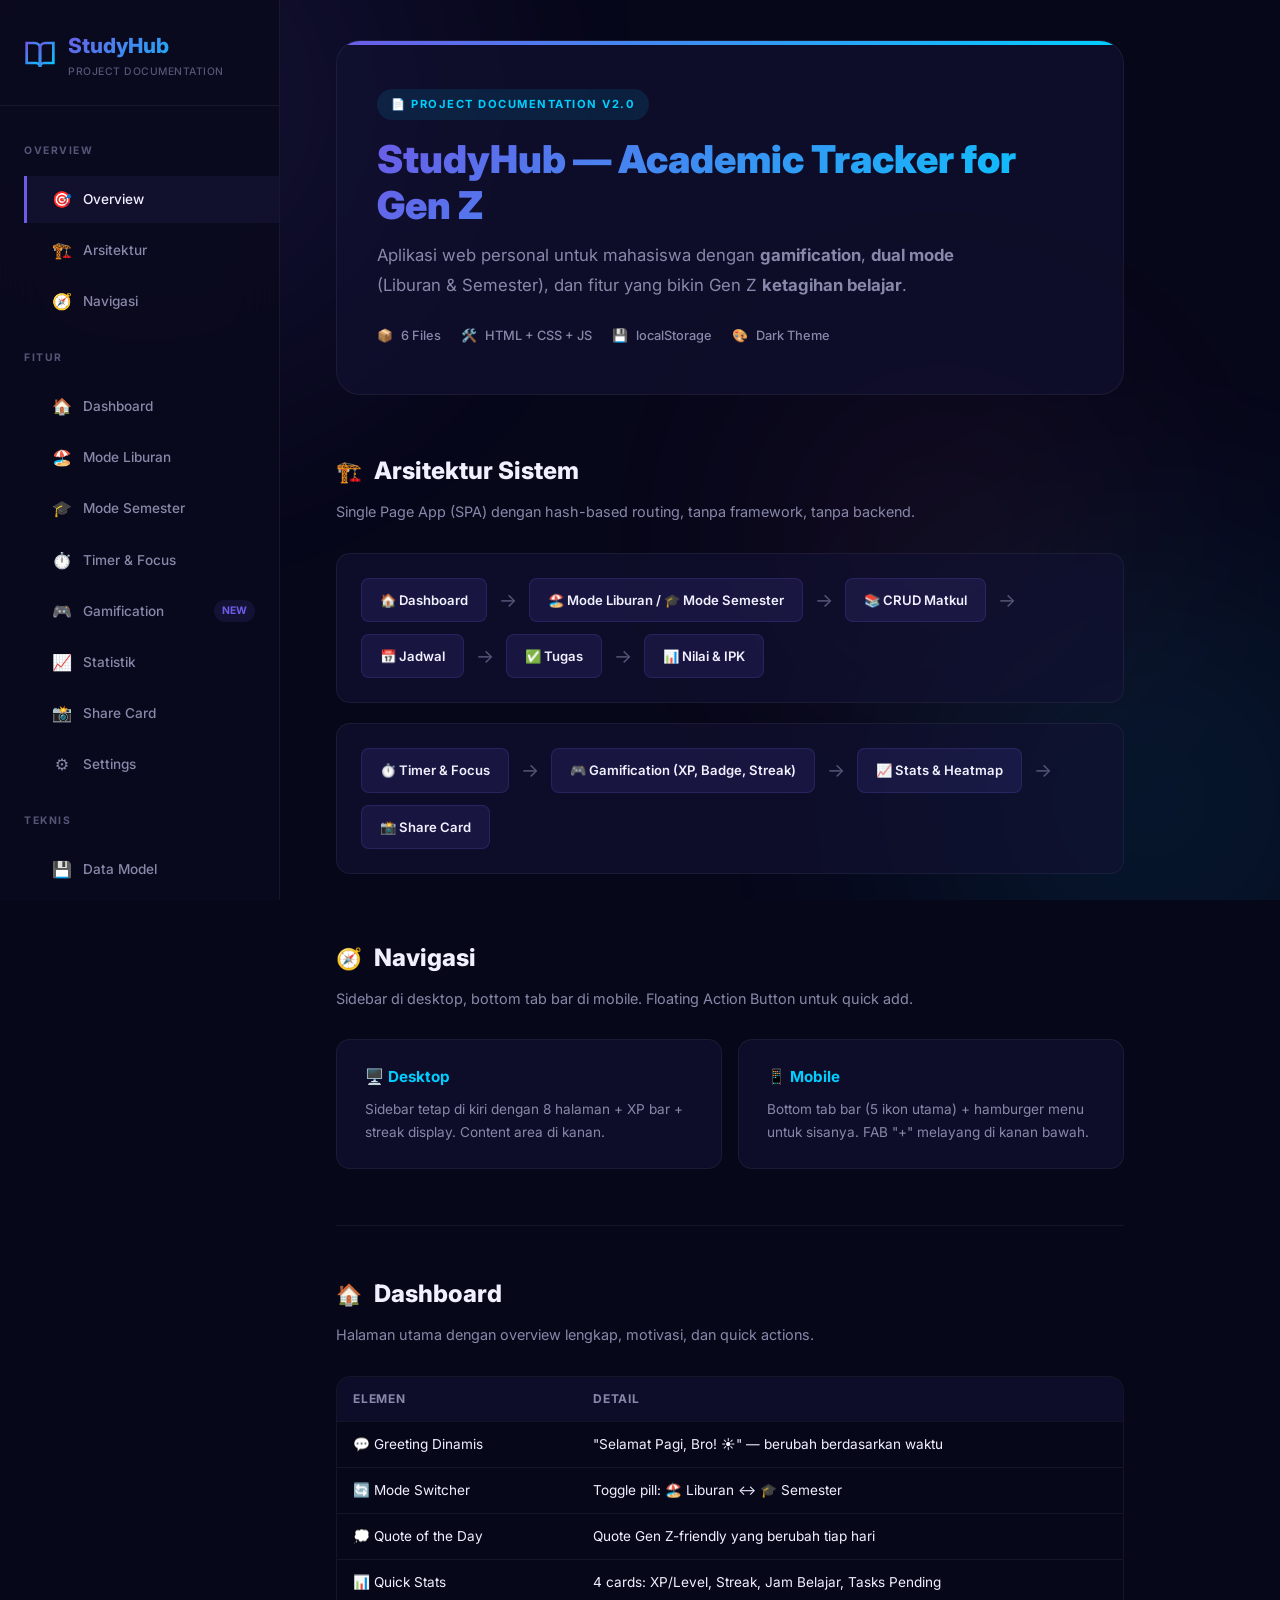
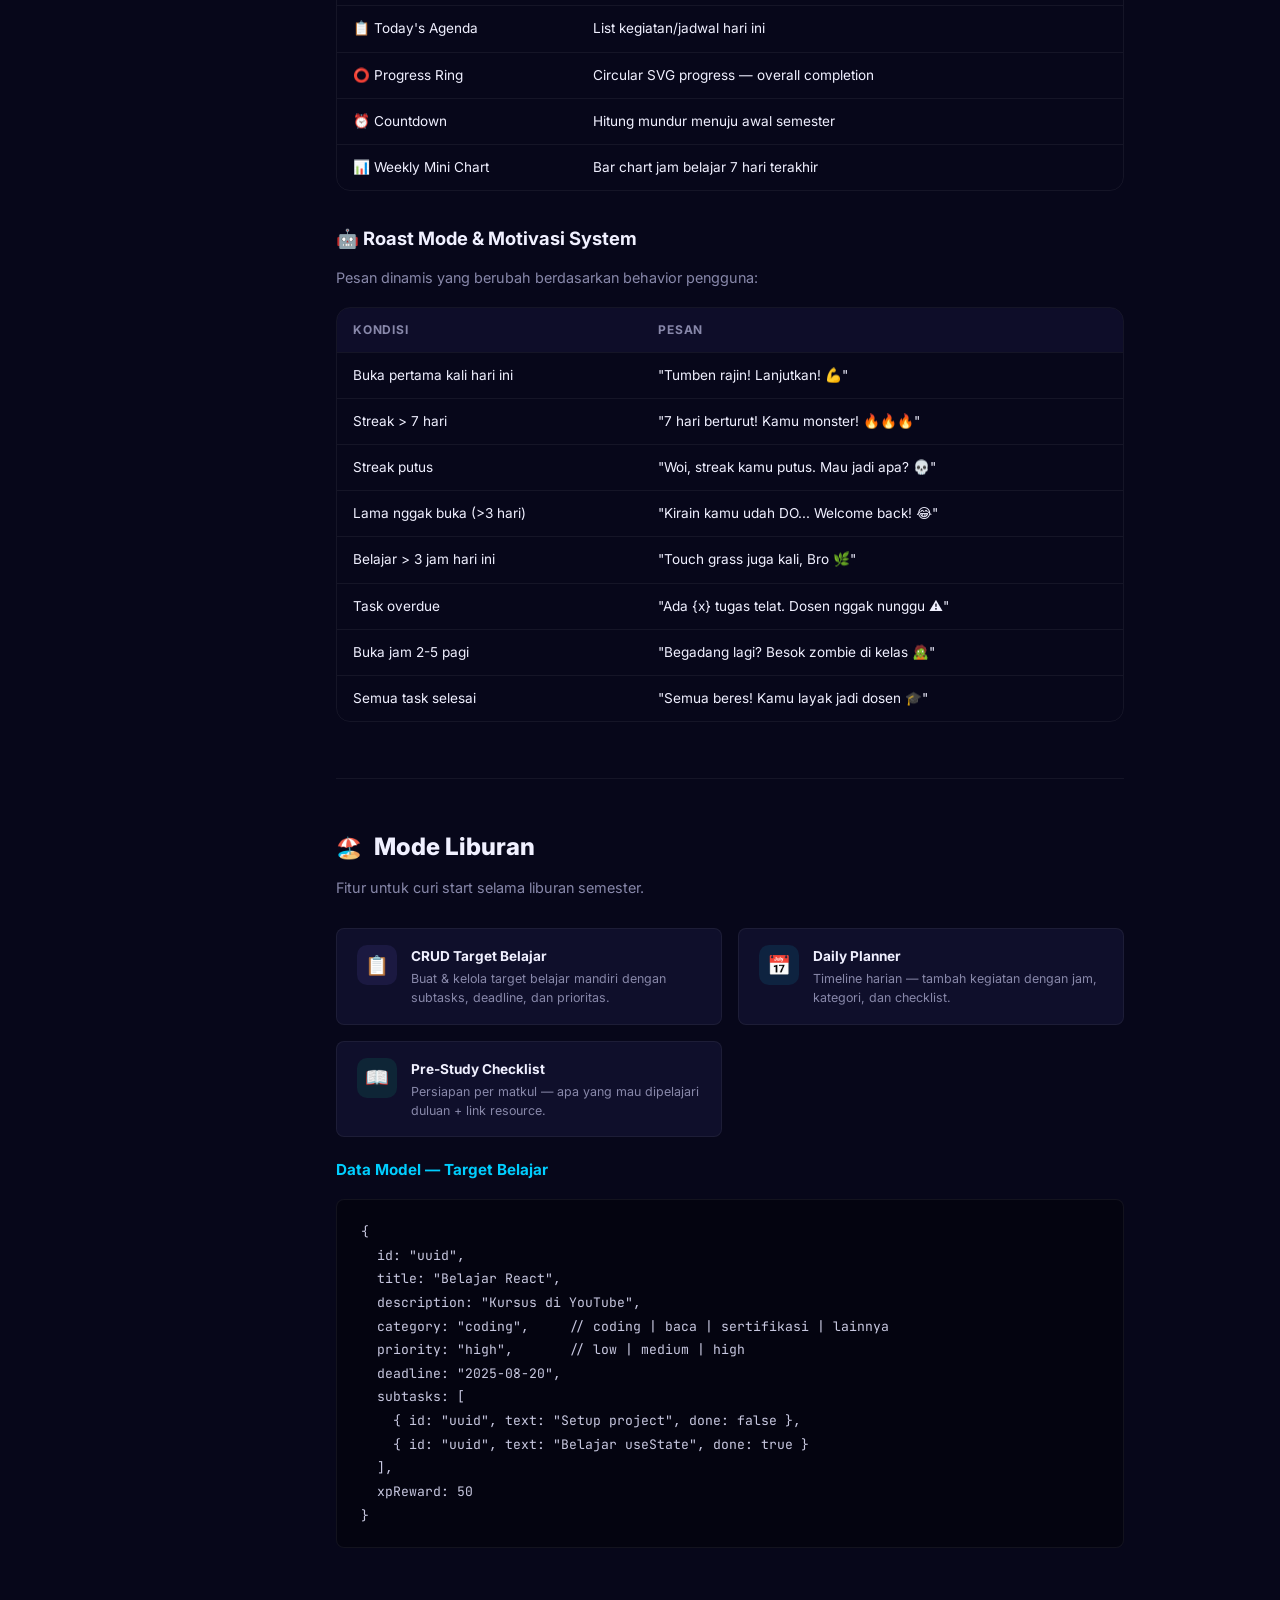
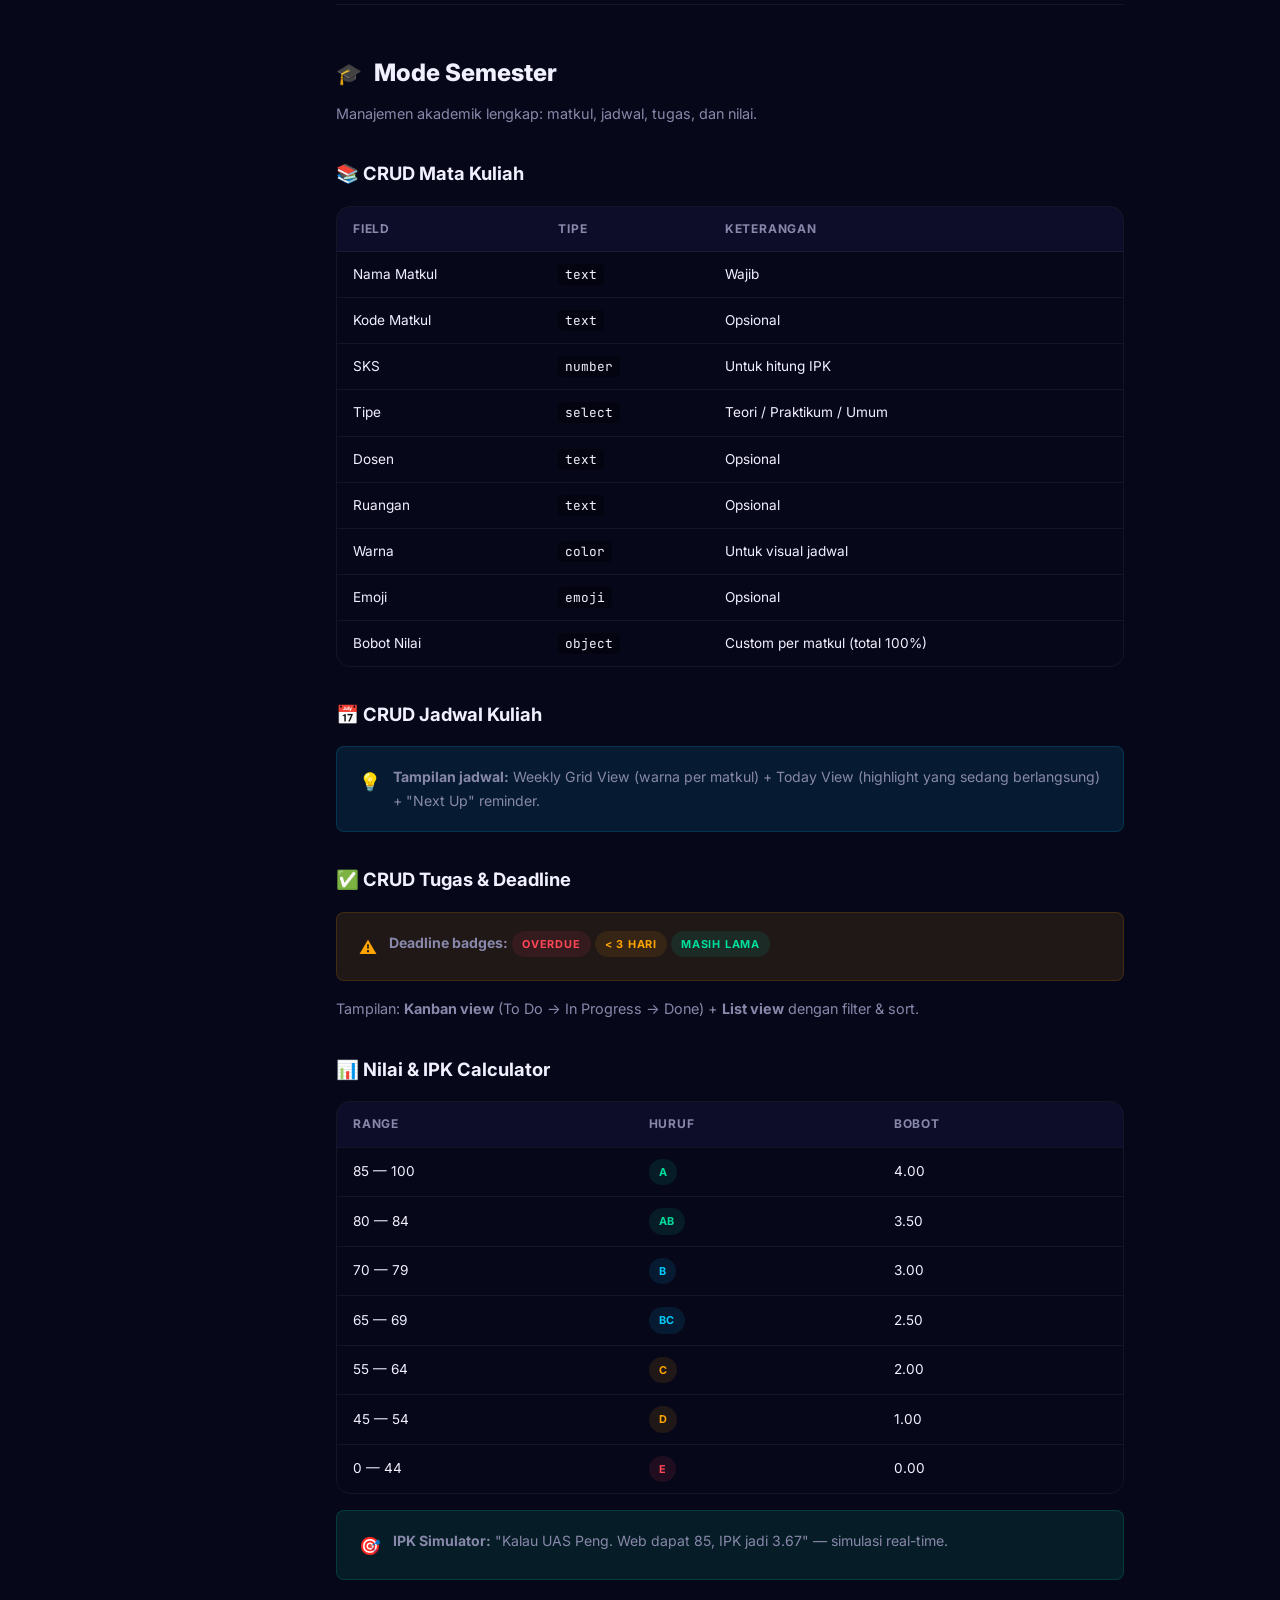
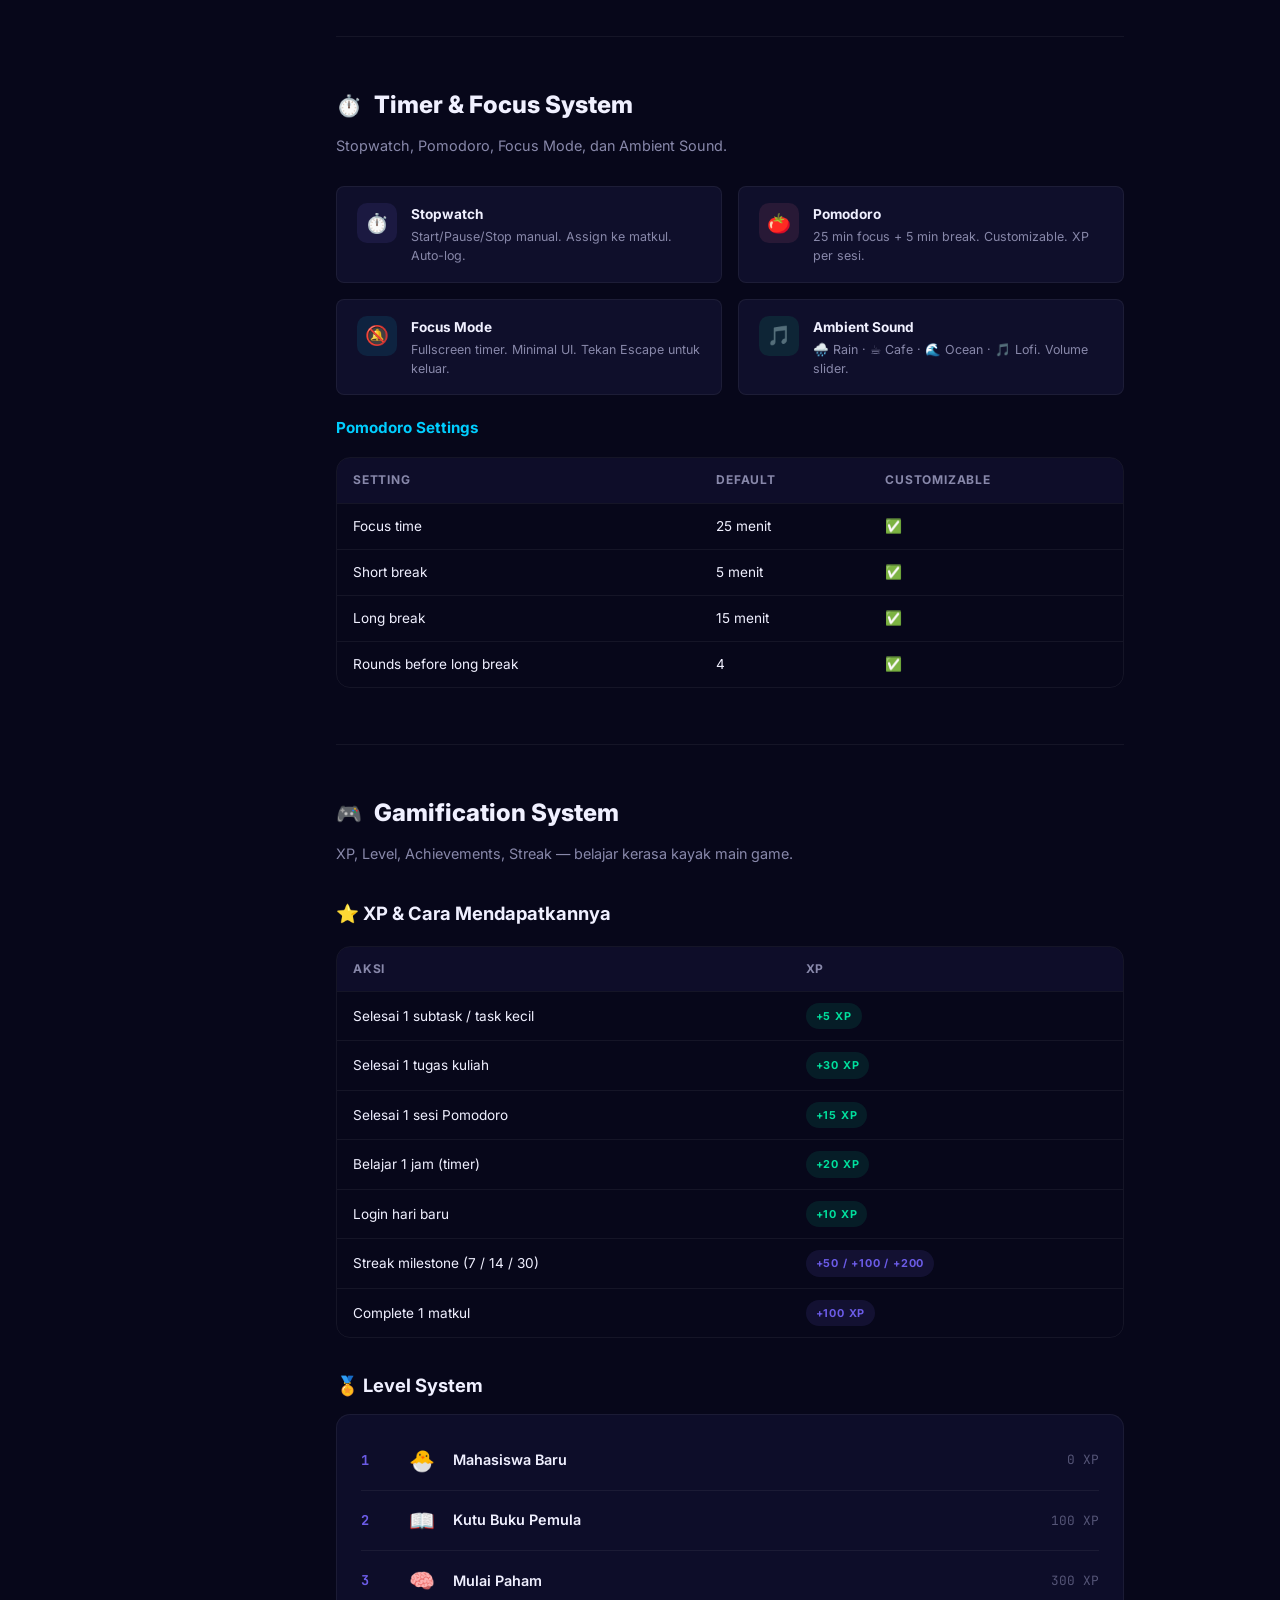
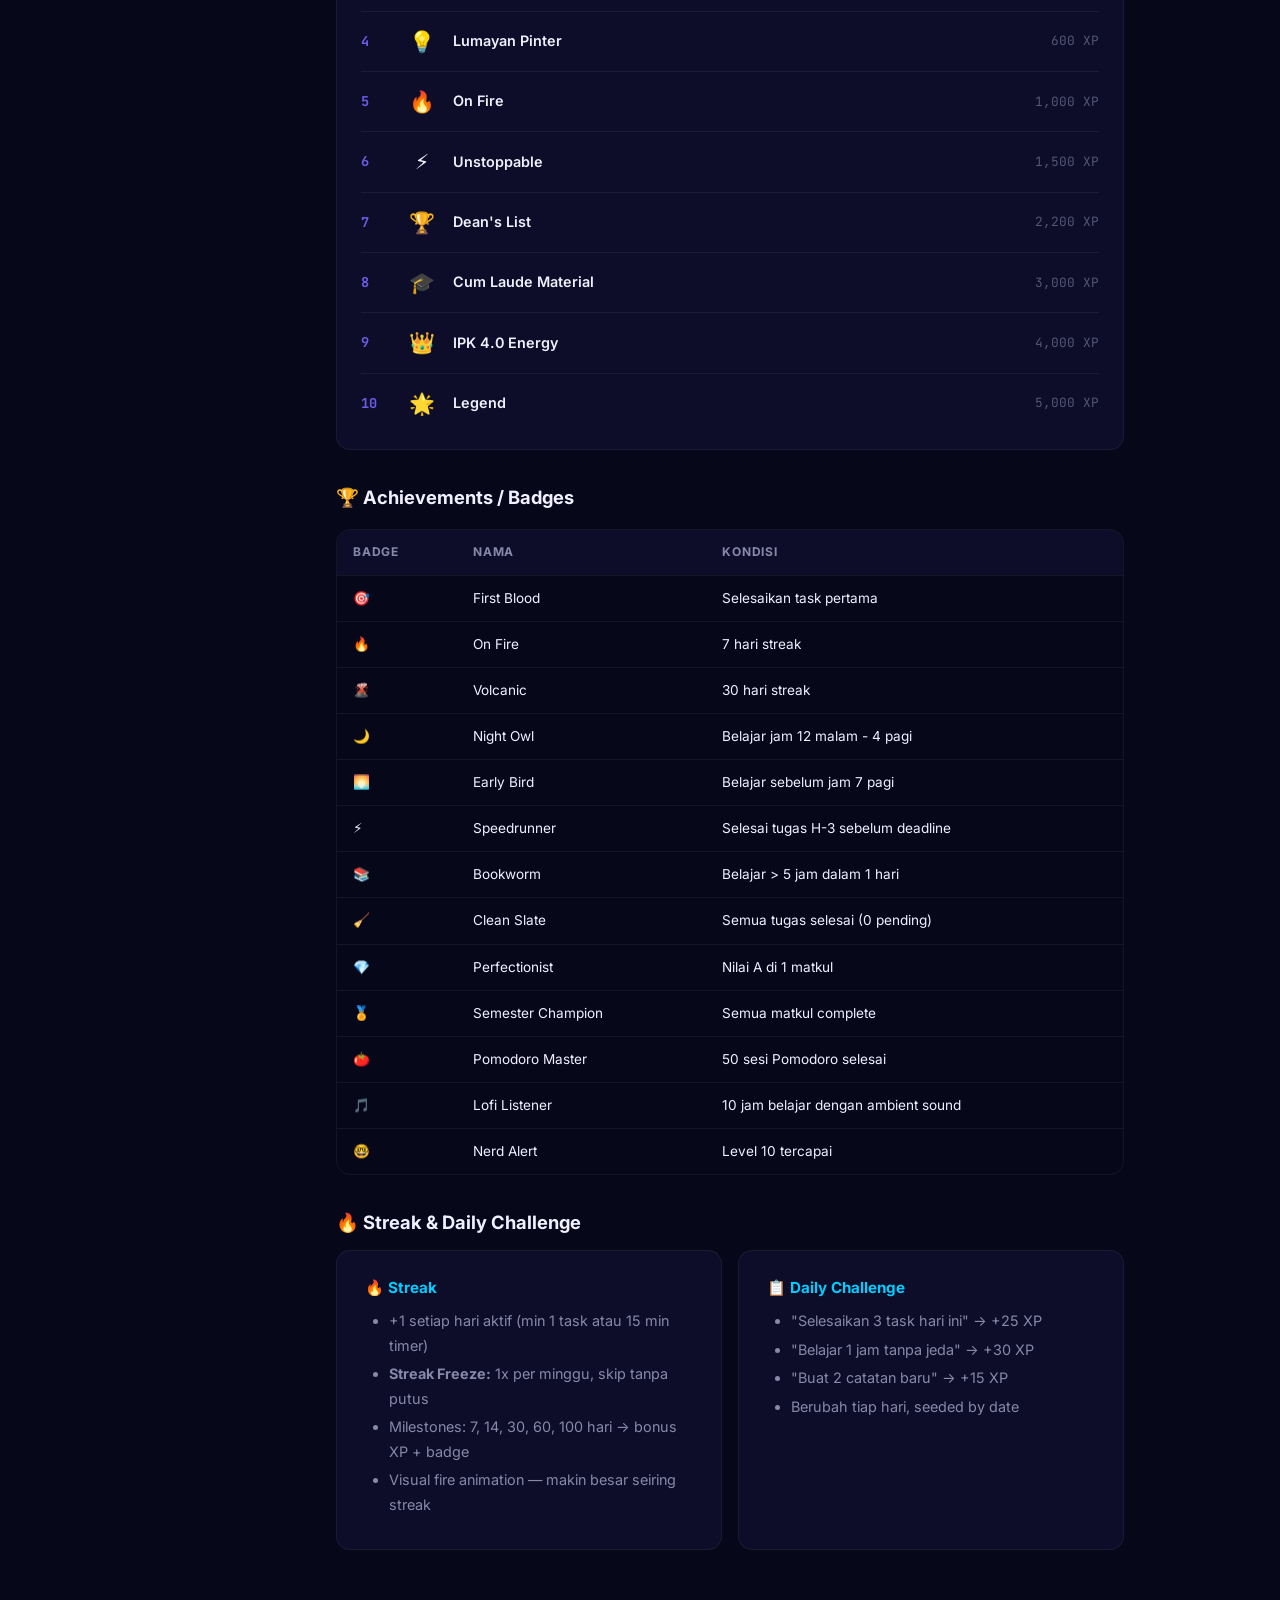
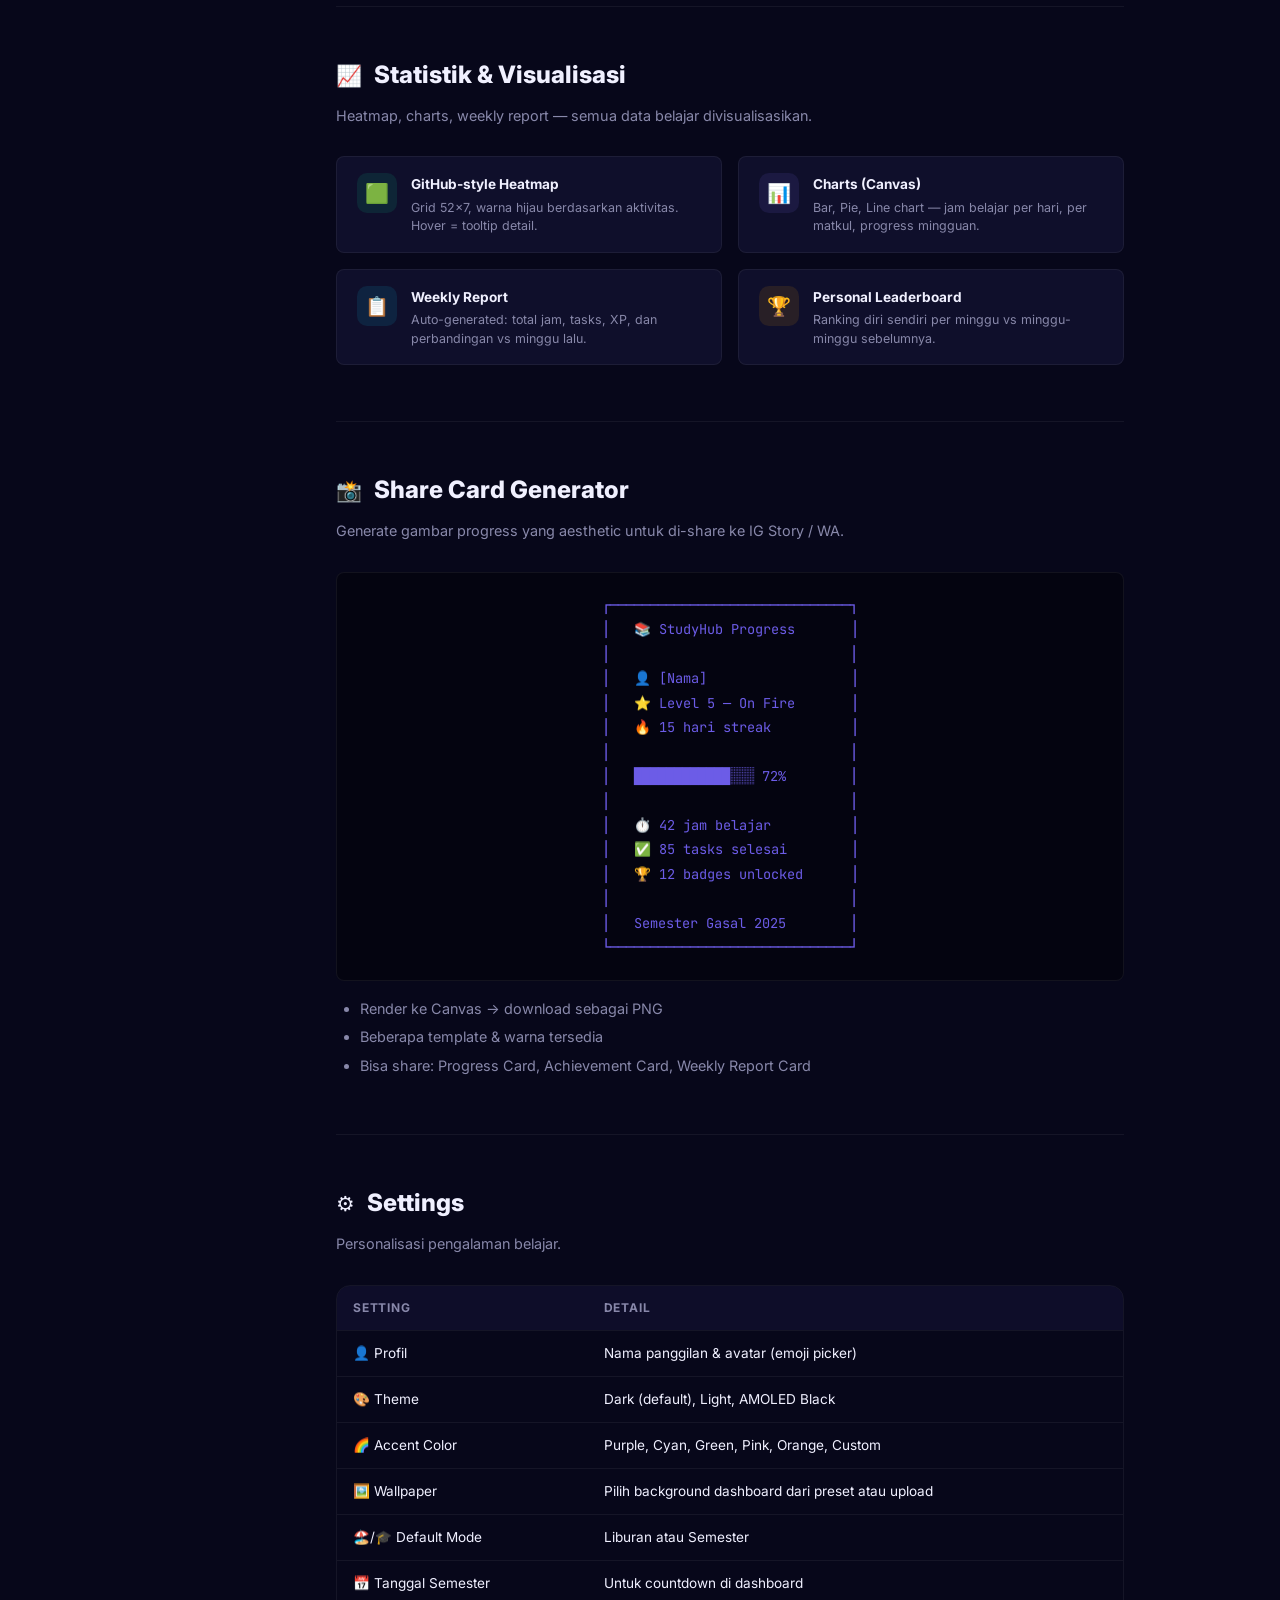
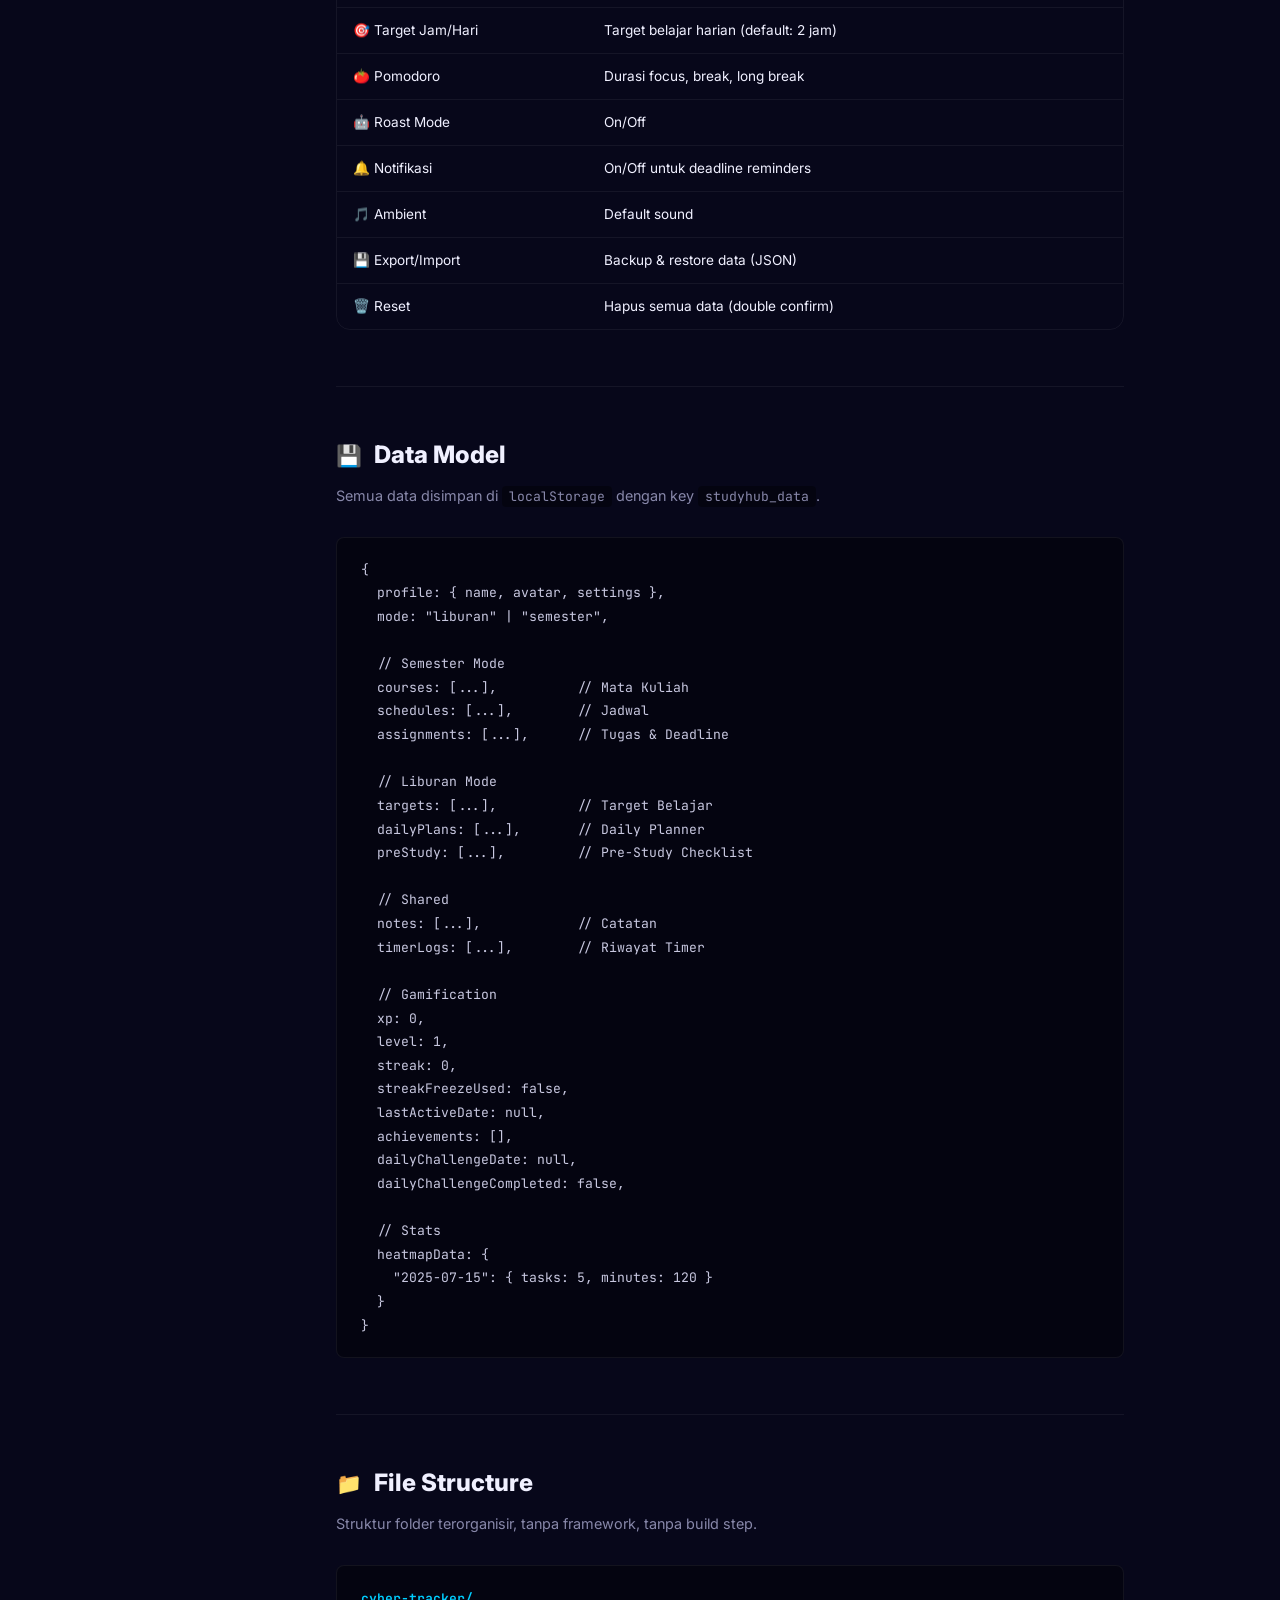
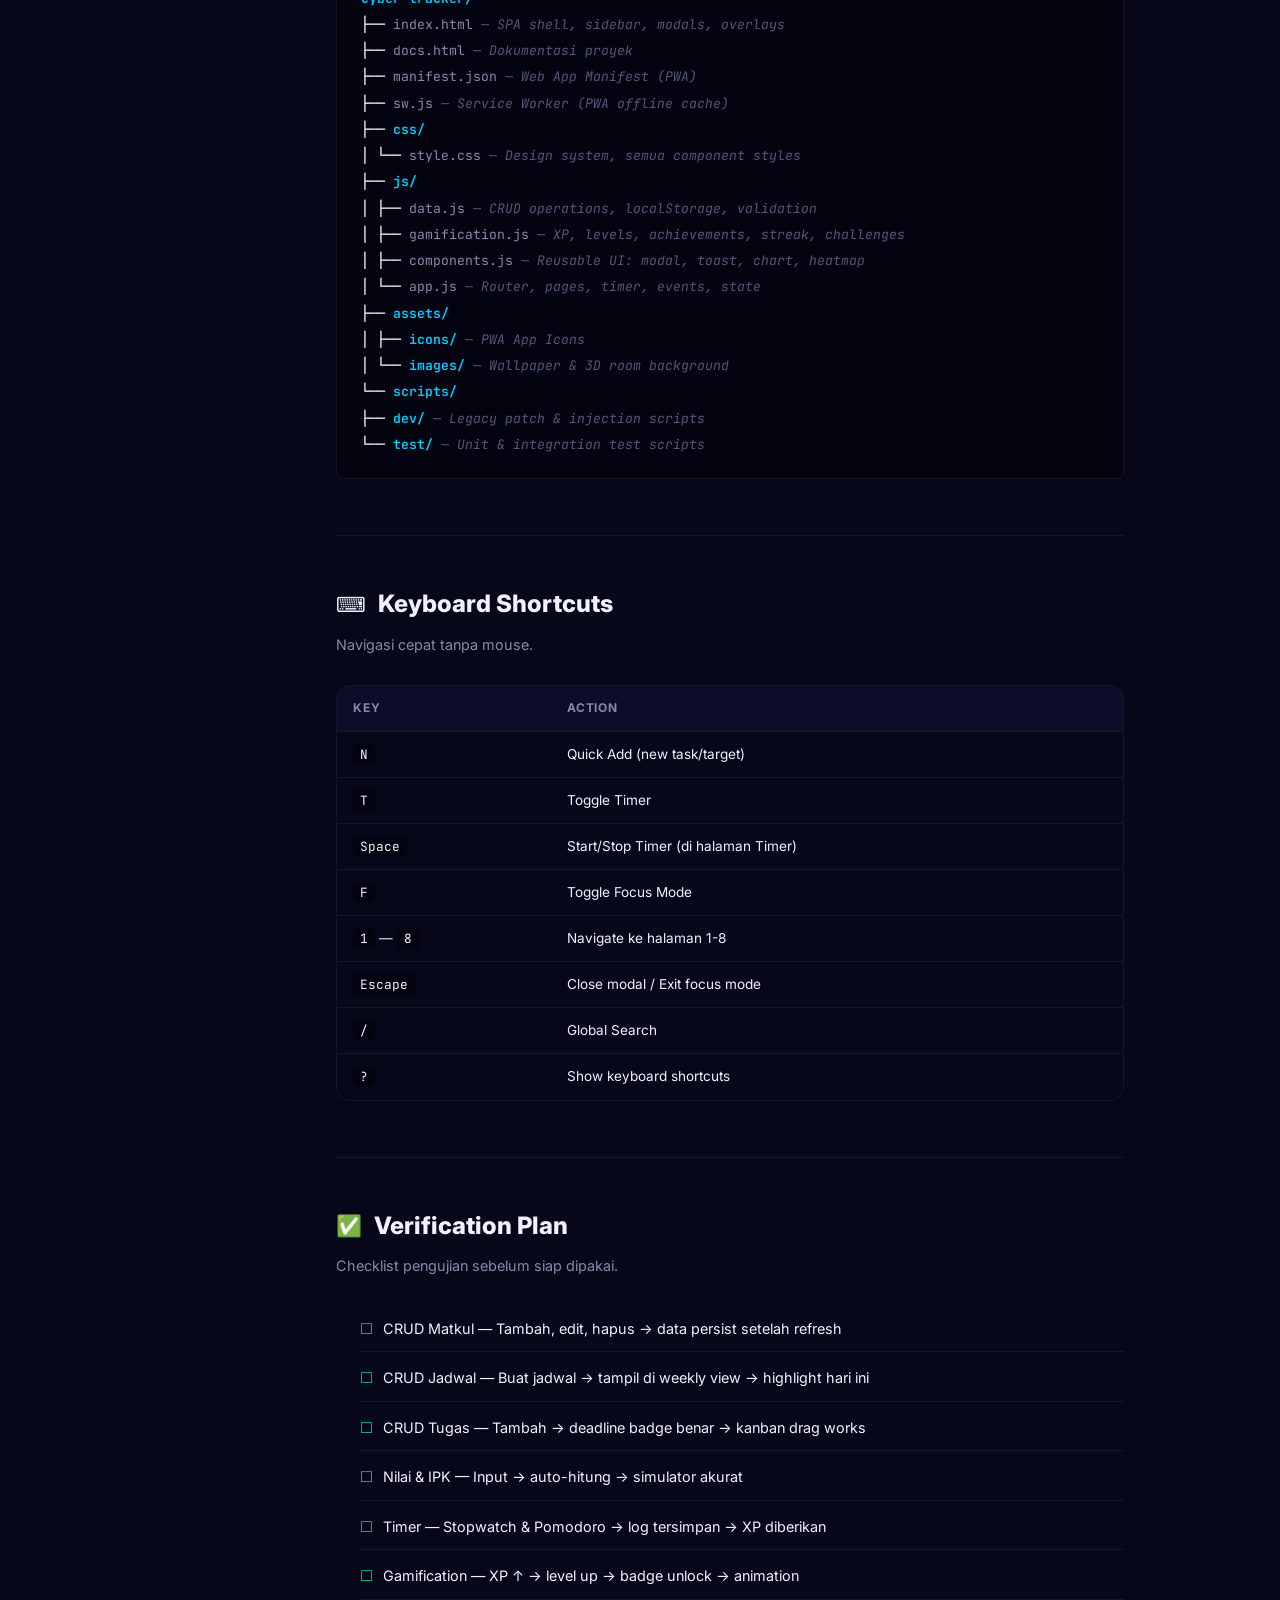
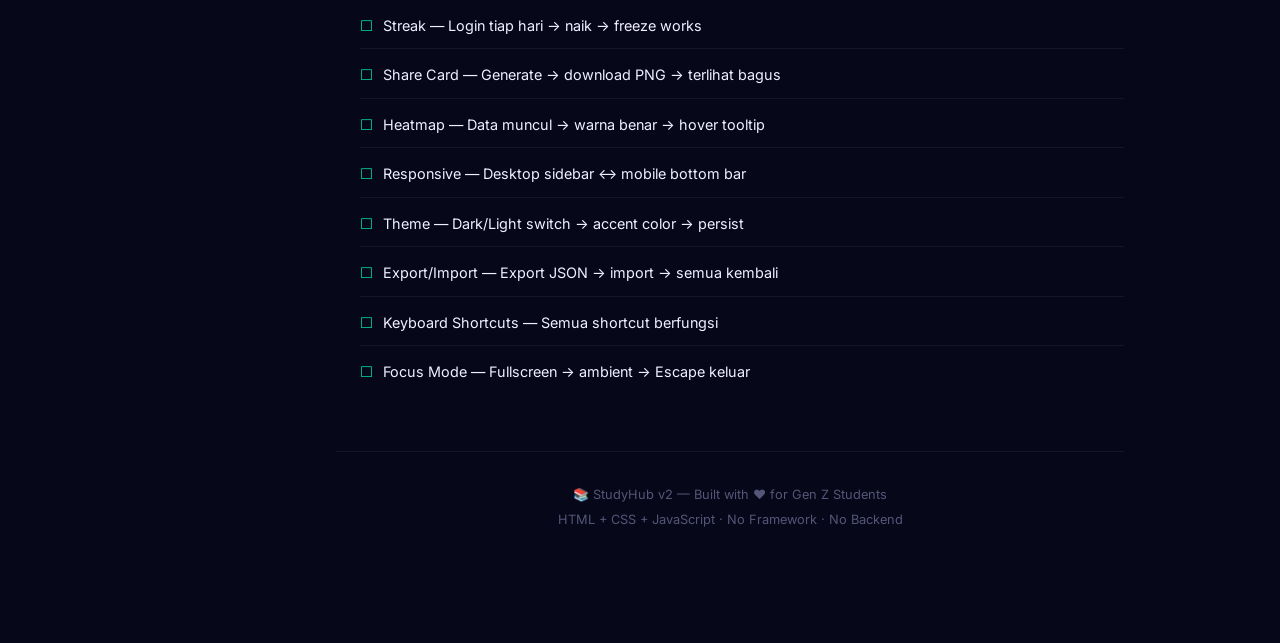
==== commit d9a545e9: "clean architecture, pemisahan struktur file, dan debug tema lofi cozy room" ====
--- a/docs.html
+++ b/docs.html
@@ -902,16 +902,27 @@
             <!-- FILE STRUCTURE -->
             <section class="doc-section" id="file-structure">
                 <h2><span class="sec-emoji">📁</span> File Structure</h2>
-                <p class="sec-desc">6 file, tanpa framework, tanpa build step.</p>
+                <p class="sec-desc">Struktur folder terorganisir, tanpa framework, tanpa build step.</p>
 
                 <div class="file-tree">
                     <span class="folder">cyber-tracker/</span><br>
                     ├── <span class="file">index.html</span> <span class="desc">— SPA shell, sidebar, modals, overlays</span><br>
-                    ├── <span class="file">style.css</span> <span class="desc">— Design system, semua component styles</span><br>
-                    ├── <span class="file">data.js</span> <span class="desc">— CRUD operations, localStorage, validation</span><br>
-                    ├── <span class="file">components.js</span> <span class="desc">— Reusable UI: modal, toast, chart, heatmap</span><br>
-                    ├── <span class="file">gamification.js</span> <span class="desc">— XP, levels, achievements, streak, challenges</span><br>
-                    └── <span class="file">app.js</span> <span class="desc">— Router, pages, timer, events, state</span>
+                    ├── <span class="file">docs.html</span> <span class="desc">— Dokumentasi proyek</span><br>
+                    ├── <span class="file">manifest.json</span> <span class="desc">— Web App Manifest (PWA)</span><br>
+                    ├── <span class="file">sw.js</span> <span class="desc">— Service Worker (PWA offline cache)</span><br>
+                    ├── <span class="folder">css/</span><br>
+                    │   └── <span class="file">style.css</span> <span class="desc">— Design system, semua component styles</span><br>
+                    ├── <span class="folder">js/</span><br>
+                    │   ├── <span class="file">data.js</span> <span class="desc">— CRUD operations, localStorage, validation</span><br>
+                    │   ├── <span class="file">gamification.js</span> <span class="desc">— XP, levels, achievements, streak, challenges</span><br>
+                    │   ├── <span class="file">components.js</span> <span class="desc">— Reusable UI: modal, toast, chart, heatmap</span><br>
+                    │   └── <span class="file">app.js</span> <span class="desc">— Router, pages, timer, events, state</span><br>
+                    ├── <span class="folder">assets/</span><br>
+                    │   ├── <span class="folder">icons/</span> <span class="desc">— PWA App Icons</span><br>
+                    │   └── <span class="folder">images/</span> <span class="desc">— Wallpaper & 3D room background</span><br>
+                    └── <span class="folder">scripts/</span><br>
+                        ├── <span class="folder">dev/</span> <span class="desc">— Legacy patch & injection scripts</span><br>
+                        └── <span class="folder">test/</span> <span class="desc">— Unit & integration test scripts</span>
                 </div>
             </section>
 
